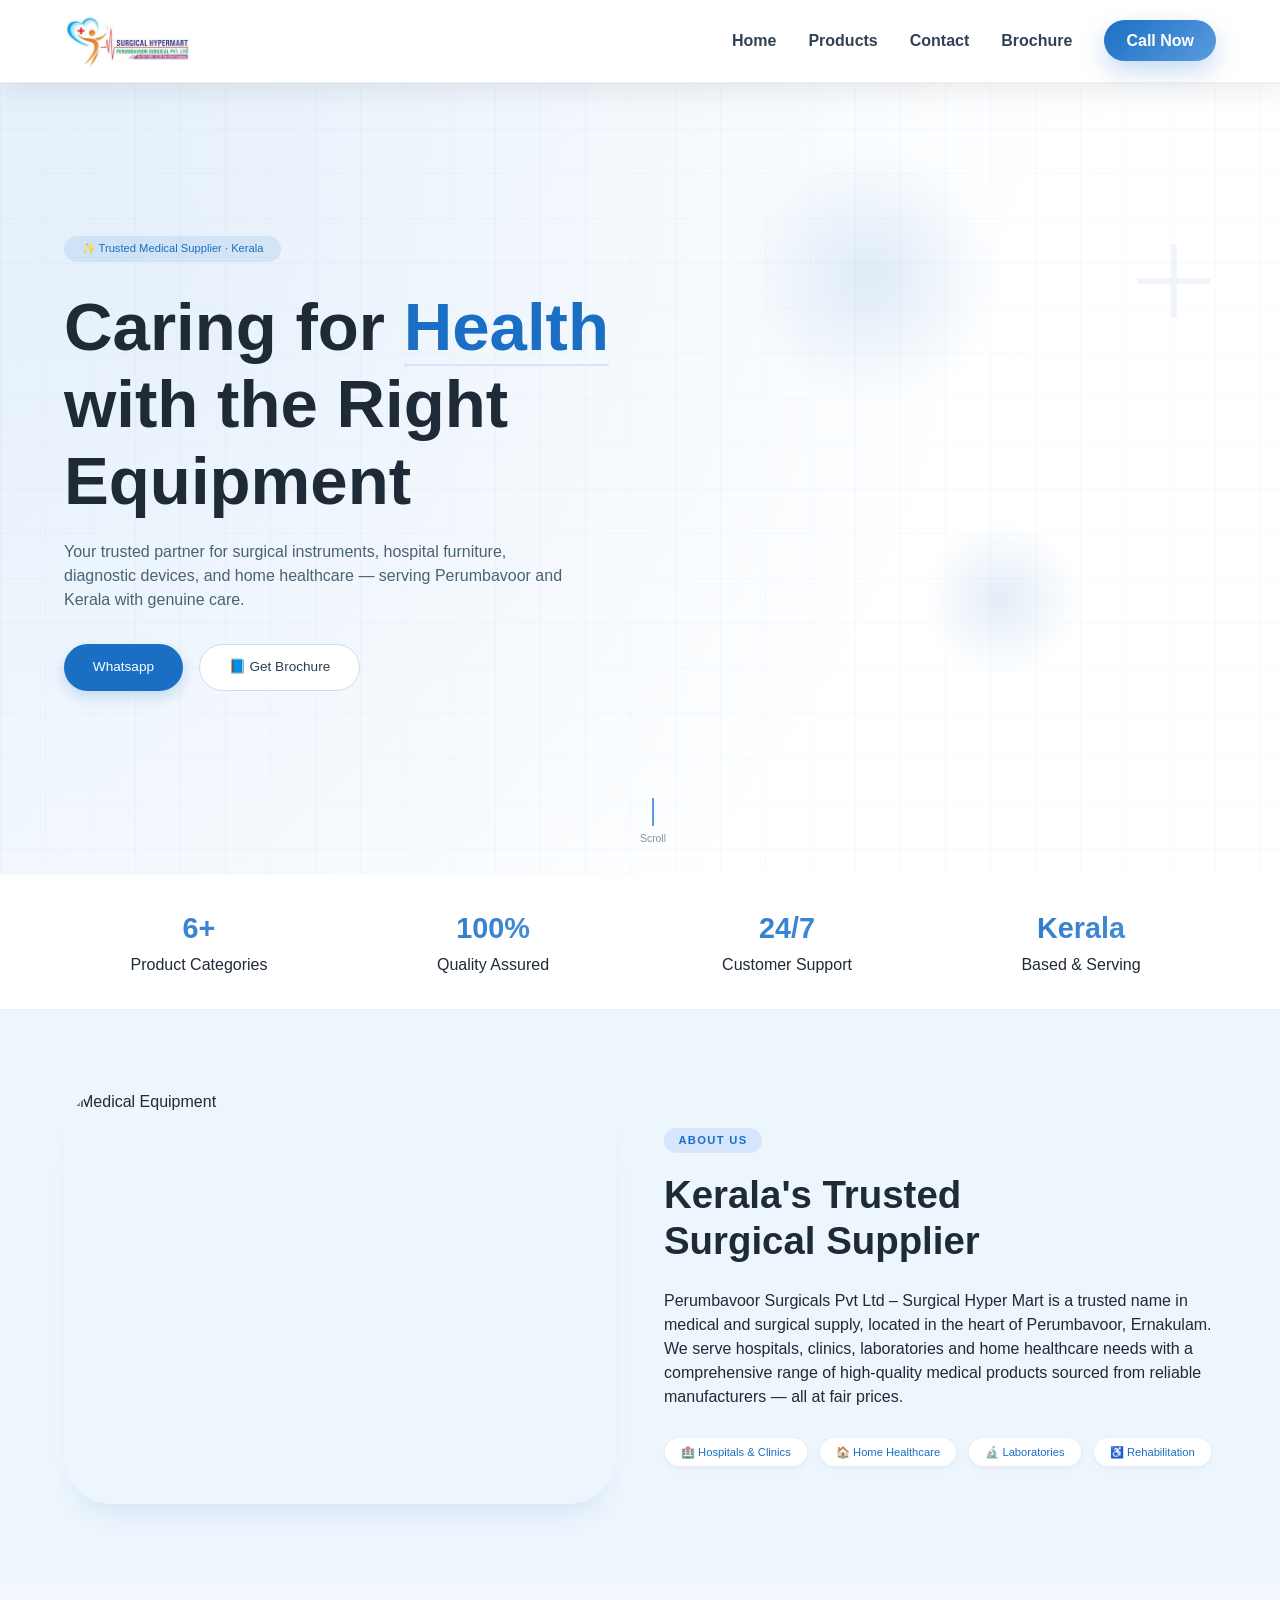
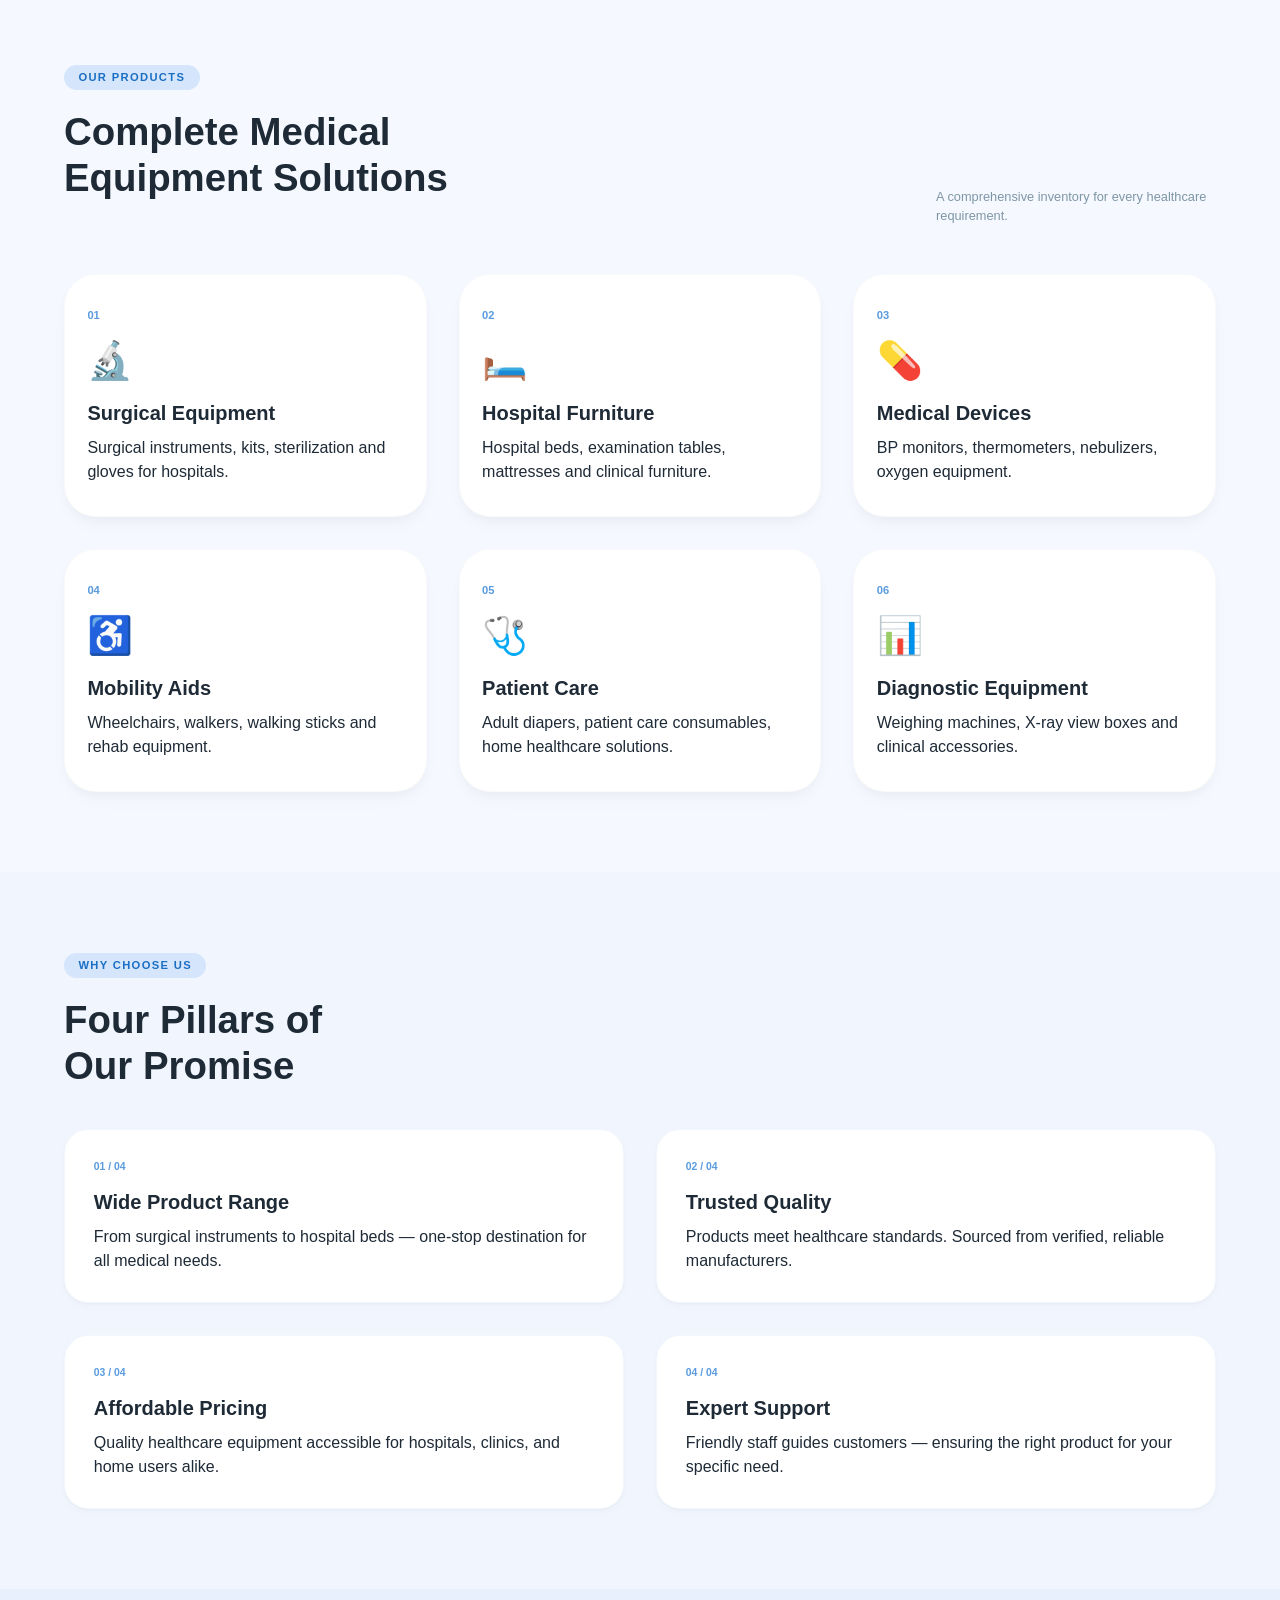
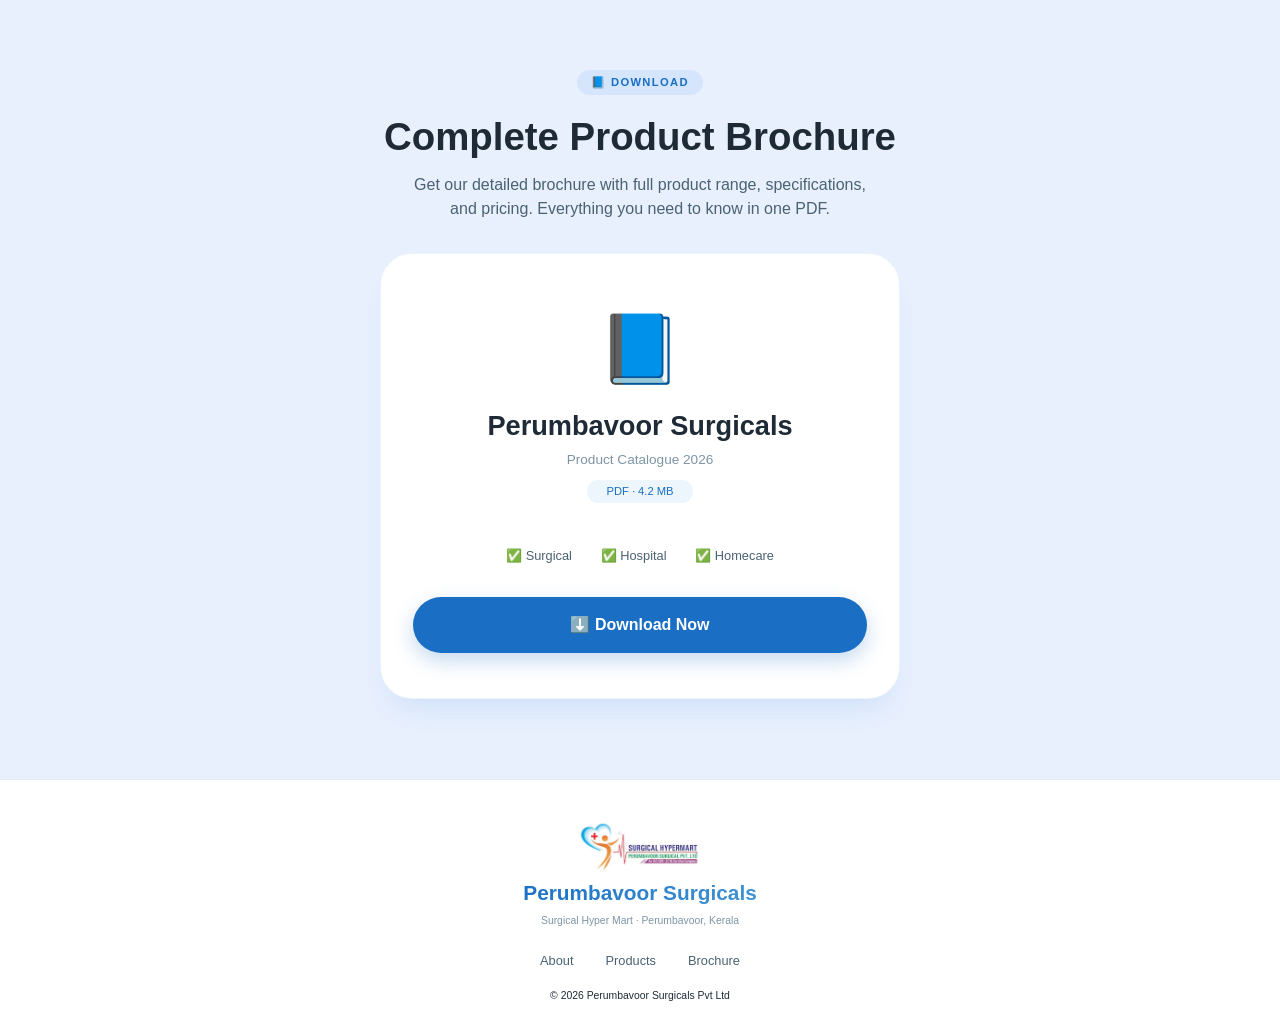
==== index.html @ fa7f7ed1 "changes" ====
<!DOCTYPE html>
<html lang="en">
<head>
  <meta charset="UTF-8">
  <meta name="viewport" content="width=device-width, initial-scale=1.0, viewport-fit=cover">
  <title>Perumbavoor Surgicals | Premium Medical Equipment Kerala</title>
  <style>
    * {
      margin: 0;
      padding: 0;
      box-sizing: border-box;
    }

    :root {
      --bg-white: #ffffff;
      --bg-offwhite: #fefefc;
      --bg-soft-mint: #eef6fd;
      --bg-warm-peach: #f5f9ff;
      --bg-lavender: #f0f5fe;
      --bg-calm-blue: #e8f0fe;
      --primary: #1a6fc4;
      --primary-light: #5a9bdf;
      --primary-soft: #d4e5fc;
      --accent: #1a6fc4;
      --accent-soft: #d4e5fc;
      --gray-900: #1e2a36;
      --gray-700: #2c3e4e;
      --gray-600: #4a6272;
      --gray-500: #7e95a5;
      --gray-300: #cbdde6;
      --gray-100: #ecf3f7;
      --shadow-sm: 0 4px 10px rgba(0, 0, 0, 0.02), 0 1px 2px rgba(0, 0, 0, 0.03);
      --shadow-md: 0 10px 22px -8px rgba(0, 0, 0, 0.05), 0 4px 8px rgba(0, 0, 0, 0.02);
      --shadow-lg: 0 20px 28px -12px rgba(26, 111, 196, 0.12);
      --transition: all 0.25s ease;
    }

    body {
      font-family:Inter,Arial,sans-serif;
      background: var(--bg-white);
      color: var(--gray-900);
      line-height: 1.5;
      overflow-x: hidden;
    }

    /* Typography */
    .section-label {
      font-size: 0.7rem;
      text-transform: uppercase;
      letter-spacing: 0.12em;
      font-weight: 600;
      color: var(--primary);
      background: var(--primary-soft);
      display: inline-block;
      padding: 0.25rem 0.9rem;
      border-radius: 2rem;
      margin-bottom: 1.2rem;
    }

    .section-title {
      font-size: 2.4rem;
      font-weight: 700;
      line-height: 1.2;
      color: var(--gray-900);
      margin-bottom: 1.5rem;
    }

    @media (max-width: 768px) {
      .section-title {
        font-size: 1.9rem;
      }
    }

    /* REVEAL ANIMATION */
    .reveal {
      opacity: 0;
      transform: translateY(24px);
      transition: opacity 0.55s ease, transform 0.55s cubic-bezier(0.2, 0.9, 0.4, 1.1);
    }
    .reveal.visible {
      opacity: 1;
      transform: translateY(0);
    }

    /* =========================
       MEDIX NAVBAR
    ========================= */
    .medixnav-wrapper {
      position: sticky;
      top: 0;
      z-index: 9999;
      width: 100%;
      background: rgba(255, 255, 255, 0.92);
      backdrop-filter: blur(18px);
      -webkit-backdrop-filter: blur(18px);
      border-bottom: 1px solid rgba(0, 0, 0, 0.06);
      box-shadow: 0 8px 30px rgba(0, 0, 0, 0.08);
    }

    .medixnav-container {
      max-width: 1400px;
      margin: auto;
      padding: 14px 5%;
      display: flex;
      align-items: center;
      justify-content: space-between;
    }

    .medixnav-brand {
      display: flex;
      align-items: center;
      gap: 12px;
      text-decoration: none;
    }

    .medixnav-brand img {
      height: 54px;
      width: auto;
    }

    .medixnav-links {
      display: flex;
      align-items: center;
      gap: 2rem;
      list-style: none;
    }

    .medixnav-links a {
      text-decoration: none;
      color: #334155;
      font-weight: 600;
      position: relative;
      transition: .3s ease;
    }

    .medixnav-links a:not(.medixnav-cta)::after {
      content: "";
      position: absolute;
      left: 0;
      bottom: -8px;
      width: 0;
      height: 3px;
      border-radius: 20px;
      background: linear-gradient(90deg, #1a6fc4, #5a9bdf);
      transition: .3s;
    }

    .medixnav-links a:hover::after {
      width: 100%;
    }

    .medixnav-links a:hover {
      color: #1a6fc4;
    }

    .medixnav-cta {
      background: linear-gradient(135deg, #1a6fc4, #5a9bdf);
      color: white !important;
      padding: 12px 22px;
      border-radius: 50px;
      box-shadow: 0 10px 25px rgba(26, 111, 196, .25);
      transition: .3s;
    }

    .medixnav-cta:hover {
      transform: translateY(-3px);
      box-shadow: 0 15px 35px rgba(26, 111, 196, .35);
      
    }

    .medixnav-toggle {
      display: none;
      flex-direction: column;
      gap: 5px;
      border: none;
      background: transparent;
      cursor: pointer;
    }

    .medixnav-toggle span {
      width: 28px;
      height: 3px;
      background: #0f172a;
      border-radius: 50px;
      transition: 0.2s;
    }

    @media (max-width: 900px) {
      .medixnav-toggle {
        display: flex;
      }

      .medixnav-links {
        position: fixed;
        top: 84px;
        right: -100%;
        width: 280px;
        height: calc(100vh - 84px);
        background: rgba(255, 255, 255, 0.98);
        backdrop-filter: blur(20px);
        -webkit-backdrop-filter: blur(20px);
        flex-direction: column;
        align-items: flex-start;
        padding: 2rem;
        gap: 1.5rem;
        transition: .4s ease;
        box-shadow: -10px 0 30px rgba(0, 0, 0, .08);
        border-left: 1px solid rgba(0,0,0,0.04);
      }

      .medixnav-links.medixnav-open {
        right: 0;
      }

      .medixnav-brand img {
        height: 46px;
      }

      .medixnav-links a:not(.medixnav-cta)::after {
        display: none;
      }
         .medixnav-links a.active {
        color: #1a6fc4;
      }
    }

    /* ===== HERO with moving animations (blue theme) ===== */
    .hero {
      position: relative;
      min-height: 88vh;
      display: flex;
      align-items: center;
      padding: 2rem 5% 4rem;
      background: linear-gradient(115deg, #f0f7fe 0%, #ffffff 70%);
      overflow: hidden;
    }

    .hero-bg {
      position: absolute;
      inset: 0;
      background: radial-gradient(circle at 10% 20%, rgba(26, 111, 196, 0.06) 0%, transparent 65%);
      animation: bgDrift 14s ease-in-out infinite;
    }
    @keyframes bgDrift {
      0%, 100% { background-position: 0% 0%; transform: scale(1); }
      50% { background-position: 4% 3%; transform: scale(1.04); }
    }

    .hero-grid {
      position: absolute;
      inset: 0;
      background-image: linear-gradient(to right, rgba(26, 111, 196, 0.03) 1px, transparent 1px),
                        linear-gradient(to bottom, rgba(26, 111, 196, 0.03) 1px, transparent 1px);
      background-size: 45px 45px;
      opacity: 0;
      animation: gridFadeIn 1.6s ease-out 0.2s forwards;
    }
    @keyframes gridFadeIn {
      to { opacity: 1; }
    }

    .hero-cross {
      position: absolute;
      right: 4%;
      top: 18%;
      width: 110px;
      height: 110px;
      opacity: 0;
      background-image: url("data:image/svg+xml,%3Csvg xmlns='http://www.w3.org/2000/svg' viewBox='0 0 24 24' fill='none' stroke='%231a6fc4' stroke-width='1.2'%3E%3Cpath d='M12 4v16M4 12h16'/%3E%3C/svg%3E");
      background-repeat: no-repeat;
      background-size: contain;
      animation: crossIn 1.4s cubic-bezier(0.16,1,0.3,1) 0.4s forwards,
                 crossFloat 6s ease-in-out 1.8s infinite;
    }
    @keyframes crossIn {
      from { opacity: 0; transform: rotate(-25deg) scale(0.6); }
      to   { opacity: 0.07; transform: rotate(0deg) scale(1); }
    }
    @keyframes crossFloat {
      0%, 100% { transform: translateY(0) rotate(0deg); }
      50% { transform: translateY(-10px) rotate(4deg); }
    }

    .hero-orb {
      position: absolute;
      border-radius: 50%;
      background: radial-gradient(circle, rgba(26, 111, 196, 0.12), transparent 70%);
      opacity: 0;
      pointer-events: none;
    }
    .hero-orb.one {
      width: 260px; height: 260px;
      left: 58%; top: 8%;
      animation: orbFadeIn 1.8s ease-out 0.3s forwards, orbFloat1 9s ease-in-out 2s infinite;
    }
    .hero-orb.two {
      width: 160px; height: 160px;
      left: 72%; top: 55%;
      animation: orbFadeIn 1.8s ease-out 0.6s forwards, orbFloat2 11s ease-in-out 2.4s infinite;
    }
    @keyframes orbFadeIn { to { opacity: 1; } }
    @keyframes orbFloat1 {
      0%, 100% { transform: translate(0,0); }
      50% { transform: translate(-18px, 22px); }
    }
    @keyframes orbFloat2 {
      0%, 100% { transform: translate(0,0); }
      50% { transform: translate(16px, -18px); }
    }

    /* glass cubes */
    .glass-cubes {
      position: absolute;
      inset: 0;
      overflow: hidden;
      pointer-events: none;
      z-index: 2;
    }
    .glass-cube {
      position: absolute;
      top: -60px;
      width: 14px;
      height: 14px;
      background: linear-gradient(135deg, rgba(255,255,255,0.85), rgba(26, 111, 196, 0.18));
      border: 1px solid rgba(26, 111, 196, 0.35);
      box-shadow: 0 2px 6px rgba(26, 111, 196, 0.12), inset 0 0 4px rgba(255,255,255,0.6);
      border-radius: 2px;
      opacity: 0;
      animation-name: cubeFall;
      animation-timing-function: ease-in;
      animation-iteration-count: infinite;
    }
    @keyframes cubeFall {
      0%   { opacity: 0; transform: translateY(0) translateX(0) rotate(0deg) scale(1); }
      8%   { opacity: 0.85; }
      70%  { opacity: 0.6; }
      100% { opacity: 0; transform: translateY(78vh) translateX(var(--drift, 20px)) rotate(220deg) scale(0.4); }
    }
    .glass-cube:nth-child(1)  { left: 6%;  width: 10px; height: 10px; --drift: 14px; animation-duration: 7s;  animation-delay: 0s; }
    .glass-cube:nth-child(2)  { left: 16%; width: 16px; height: 16px; --drift: -22px; animation-duration: 9s;  animation-delay: 1.2s; }
    .glass-cube:nth-child(3)  { left: 27%; width: 9px;  height: 9px;  --drift: 10px; animation-duration: 6.5s; animation-delay: 2.4s; }
    .glass-cube:nth-child(4)  { left: 38%; width: 13px; height: 13px; --drift: -16px; animation-duration: 8.2s; animation-delay: 0.6s; }
    .glass-cube:nth-child(5)  { left: 49%; width: 11px; height: 11px; --drift: 18px; animation-duration: 7.6s; animation-delay: 3.1s; }
    .glass-cube:nth-child(6)  { left: 61%; width: 15px; height: 15px; --drift: -12px; animation-duration: 9.4s; animation-delay: 1.8s; }
    .glass-cube:nth-child(7)  { left: 70%; width: 10px; height: 10px; --drift: 20px; animation-duration: 6.8s; animation-delay: 4s; }
    .glass-cube:nth-child(8)  { left: 80%; width: 12px; height: 12px; --drift: -18px; animation-duration: 8.6s; animation-delay: 0.3s; }
    .glass-cube:nth-child(9)  { left: 90%; width: 9px;  height: 9px;  --drift: 14px; animation-duration: 7.2s; animation-delay: 2.9s; }
    .glass-cube:nth-child(10) { left: 95%; width: 14px; height: 14px; --drift: -10px; animation-duration: 9.8s; animation-delay: 1.4s; }
    .glass-cube:nth-child(11) { left: 12%; width: 12px; height: 12px; --drift: 16px; animation-duration: 8s;  animation-delay: 5.2s; }
    .glass-cube:nth-child(12) { left: 33%; width: 8px;  height: 8px;  --drift: -8px; animation-duration: 6.2s; animation-delay: 3.7s; }
    .glass-cube:nth-child(13) { left: 55%; width: 13px; height: 13px; --drift: 12px; animation-duration: 8.8s; animation-delay: 6s; }
    .glass-cube:nth-child(14) { left: 67%; width: 10px; height: 10px; --drift: -20px; animation-duration: 7.4s; animation-delay: 4.6s; }
    .glass-cube:nth-child(15) { left: 85%; width: 11px; height: 11px; --drift: 8px;  animation-duration: 9.2s; animation-delay: 2s; }

    .hero-content {
      position: relative;
      z-index: 3;
      max-width: 620px;
    }

    .hero-badge {
      display: inline-flex;
      background: rgba(26, 111, 196, 0.1);
      backdrop-filter: blur(2px);
      padding: 0.3rem 1.1rem;
      border-radius: 2rem;
      font-size: 0.7rem;
      font-weight: 500;
      color: var(--primary);
      margin-bottom: 1.6rem;
      opacity: 0;
      animation: riseIn 0.7s cubic-bezier(0.16,1,0.3,1) 0.1s forwards;
    }
    .hero h1 {
      font-size: clamp(2.4rem, 7vw, 4.2rem);
      line-height: 1.15;
      margin-bottom: 1.3rem;
      opacity: 0;
      animation: riseIn 0.8s cubic-bezier(0.16,1,0.3,1) 0.28s forwards;
    }
    .hero h1 em {
      font-style: normal;
      color: var(--accent);
      border-bottom: 2px solid var(--accent-soft);
    }
    .hero p {
      font-size: 1rem;
      color: var(--gray-600);
      max-width: 500px;
      margin-bottom: 2rem;
      opacity: 0;
      animation: riseIn 0.8s cubic-bezier(0.16,1,0.3,1) 0.46s forwards;
    }
    .hero-actions {
      opacity: 0;
      animation: riseIn 0.8s cubic-bezier(0.16,1,0.3,1) 0.62s forwards;
    }
    @keyframes riseIn {
      from { opacity: 0; transform: translateY(16px); }
      to   { opacity: 1; transform: translateY(0); }
    }

    .btn-primary, .btn-outline {
      display: inline-flex;
      align-items: center;
      gap: 0.5rem;
      padding: 0.75rem 1.8rem;
      border-radius: 2.5rem;
      font-weight: 500;
      text-decoration: none;
      transition: all 0.2s;
      font-size: 0.85rem;
    }
    .btn-primary {
      background: var(--primary);
      color: white;
      box-shadow: 0 6px 14px rgba(26, 111, 196, 0.2);
      position: relative;
      overflow: hidden;
    }
    .btn-primary::after {
      content: "";
      position: absolute;
      inset: 0;
      border-radius: inherit;
      box-shadow: 0 0 0 0 rgba(26, 111, 196, 0.4);
      animation: pulseRing 2.6s ease-out 1.6s infinite;
    }
    @keyframes pulseRing {
      0%   { box-shadow: 0 0 0 0 rgba(26, 111, 196, 0.35); }
      70%  { box-shadow: 0 0 0 10px rgba(26, 111, 196, 0); }
      100% { box-shadow: 0 0 0 0 rgba(26, 111, 196, 0); }
    }
    .btn-primary:hover {
      background: #155ca8;
      transform: translateY(-2px);
      box-shadow: 0 12px 20px -8px rgba(26, 111, 196, 0.3);
    }
    .btn-outline {
      border: 1px solid var(--gray-300);
      color: var(--gray-700);
      background: white;
    }
    .btn-outline:hover {
      border-color: var(--primary);
      color: var(--primary);
      transform: translateY(-2px);
    }

    .hero-actions {
      display: flex;
      gap: 1rem;
      flex-wrap: wrap;
    }

    .scroll-indicator {
      position: absolute;
      bottom: 1.8rem;
      left: 50%;
      transform: translateX(-50%);
      display: flex;
      flex-direction: column;
      align-items: center;
      gap: 0.3rem;
      font-size: 0.65rem;
      color: var(--gray-500);
      opacity: 0;
      animation: riseIn 0.8s ease 1.1s forwards;
    }
    .scroll-line {
      width: 1.5px;
      height: 28px;
      background: var(--primary-light);
      animation: scrollMove 1.8s infinite;
    }
    @keyframes scrollMove {
      0% { opacity: 0.3; transform: scaleY(0.7);}
      50% { opacity: 1; transform: scaleY(1);}
      100% { opacity: 0.3; transform: scaleY(0.7);}
    }

    @media (prefers-reduced-motion: reduce) {
      .hero *, .hero-bg, .hero-grid, .hero-cross, .hero-orb, .glass-cubes {
        animation: none !important;
        opacity: 1 !important;
        transform: none !important;
      }
      .glass-cubes { display: none; }
    }

    /* STATS BAR */
    .stats-bar {
      display: flex;
      justify-content: space-between;
      flex-wrap: wrap;
      background: var(--bg-white);
      padding: 2rem 5%;
      gap: 1.5rem;
      border-bottom: 1px solid var(--gray-100);
    }
    .stat {
      text-align: center;
      flex: 1;
    }
    .stat-number {
      font-size: 1.8rem;
      font-weight: 700;
      background: linear-gradient(125deg, #1a6fc4, #5a9bdf);
      background-clip: text;
      -webkit-background-clip: text;
      color: transparent;
      margin-bottom: 0.2rem;
    }

    /* ===== ABOUT ===== */
    .about-section {
      padding: 5rem 5%;
      background: var(--bg-soft-mint);
    }
    .about-inner {
      max-width: 1280px;
      margin: 0 auto;
      display: grid;
      grid-template-columns: 1fr 1fr;
      gap: 3rem;
      align-items: center;
    }
  .about-img-wrap {
  border-radius: 3rem;
  overflow: hidden;
  box-shadow: var(--shadow-lg);
}

.about-img-wrap img {
  display: block;   /* Fixes bottom gap */
  width: 100%;
  aspect-ratio: 4/3;
  object-fit: cover;
}
    .about-cert {
      display: flex;
      flex-wrap: wrap;
      gap: 0.7rem;
      margin-top: 1.8rem;
    }
    .cert-tag {
      background: white;
      padding: 0.35rem 1rem;
      border-radius: 2rem;
      font-size: 0.7rem;
      font-weight: 500;
      color: var(--primary);
      box-shadow: var(--shadow-sm);
      border: 1px solid rgba(26, 111, 196, 0.1);
    }
    @media (max-width: 900px) {
      .about-inner { grid-template-columns: 1fr; }
    }

    /* ===== PRODUCTS ===== */
    .products-section {
      padding: 5rem 5%;
      background: var(--bg-warm-peach);
    }
    .products-inner {
      max-width: 1280px;
      margin: 0 auto;
    }
    .products-header {
      display: flex;
      justify-content: space-between;
      align-items: flex-end;
      flex-wrap: wrap;
      margin-bottom: 3rem;
    }
    .products-grid {
      display: grid;
      grid-template-columns: repeat(auto-fill, minmax(290px, 1fr));
      gap: 2rem;
    }
    .product-card {
      background: white;
      padding: 2rem 1.4rem;
      border-radius: 2rem;
      box-shadow: var(--shadow-md);
      transition: all 0.25s;
      border: 1px solid rgba(0,0,0,0.02);
    }
    .product-card:hover {
      transform: translateY(-5px);
      box-shadow: var(--shadow-lg);
      border-color: var(--primary-soft);
    }
    .product-number {
      font-size: 0.7rem;
      font-weight: 600;
      color: var(--primary-light);
    }
    .product-icon {
      font-size: 2.3rem;
      margin: 0.6rem 0 0.6rem;
    }
    .product-card h3 {
      font-size: 1.25rem;
      font-weight: 600;
      margin-bottom: 0.5rem;
    }

    /* ===== WHY US ===== */
    .why-section {
      background: var(--bg-lavender);
      padding: 5rem 5%;
    }
    .why-inner {
      max-width: 1280px;
      margin: 0 auto;
    }
    .why-grid {
      display: grid;
      grid-template-columns: repeat(2, 1fr);
      gap: 2rem;
      margin-top: 2.5rem;
    }
    .why-item {
      background: white;
      padding: 1.8rem;
      border-radius: 1.5rem;
      box-shadow: var(--shadow-sm);
      transition: 0.2s;
      border: 1px solid rgba(26, 111, 196, 0.05);
    }
    .why-item:hover {
      box-shadow: var(--shadow-md);
      border-color: var(--primary-soft);
    }
    .why-num {
      font-size: 0.65rem;
      font-weight: 600;
      color: var(--primary-light);
      margin-bottom: 0.8rem;
    }
    .why-item h3 {
      font-size: 1.25rem;
      margin-bottom: 0.5rem;
    }
    @media (max-width: 700px) {
      .why-grid { grid-template-columns: 1fr; }
    }

    /* ===== BROCHURE SECTION ===== */
    .brochure-section {
      padding: 5rem 5%;
      background: var(--bg-calm-blue);
      position: relative;
    }
    .brochure-inner {
      max-width: 720px;
      margin: 0 auto;
      display: flex;
      flex-direction: column;
      align-items: center;
      text-align: center;
    }
    .brochure-content {
      width: 100%;
    }
    .brochure-card {
      background: white;
      border-radius: 2rem;
      padding: 2.8rem 2rem;
      box-shadow: var(--shadow-lg);
      max-width: 520px;
      width: 100%;
      margin: 0 auto;
      border: 1px solid rgba(26, 111, 196, 0.08);
      transition: 0.2s;
    }
    .brochure-card:hover {
      transform: translateY(-6px);
      box-shadow: 0 28px 40px -16px rgba(26, 111, 196, 0.15);
    }
    .brochure-icon {
      font-size: 4.2rem;
      margin-bottom: 0.4rem;
    }
    .brochure-card h3 {
      font-size: 1.7rem;
      font-weight: 600;
      margin-bottom: 0.2rem;
    }
    .brochure-card .meta {
      color: var(--gray-500);
      font-size: 0.85rem;
      margin-bottom: 0.3rem;
    }
    .brochure-card .file-size {
      display: inline-block;
      background: var(--bg-soft-mint);
      padding: 0.2rem 1.2rem;
      border-radius: 2rem;
      font-size: 0.7rem;
      color: var(--primary);
      margin-top: 0.3rem;
      margin-bottom: 1.2rem;
    }
    .brochure-features {
      margin: 1.5rem 0 2rem;
      display: flex;
      flex-wrap: wrap;
      justify-content: center;
      gap: 0.8rem 1.8rem;
    }
    .brochure-features span {
      font-size: 0.8rem;
      color: var(--gray-600);
      display: flex;
      align-items: center;
      gap: 0.3rem;
    }
    .btn-download {
      display: inline-flex;
      align-items: center;
      justify-content: center;
      gap: 0.7rem;
      background: var(--primary);
      color: white;
      padding: 1rem 2.8rem;
      border-radius: 3rem;
      font-weight: 600;
      text-decoration: none;
      font-size: 1rem;
      box-shadow: 0 8px 20px rgba(26, 111, 196, 0.25);
      transition: all 0.25s;
      border: none;
      cursor: pointer;
      width: 100%;
    }
    .btn-download:hover {
      background: #155ca8;
      transform: translateY(-3px);
      box-shadow: 0 14px 28px -6px rgba(26, 111, 196, 0.35);
    }
    @media (max-width: 600px) {
      .brochure-card {
        padding: 2rem 1.2rem;
      }
      .btn-download {
        padding: 0.9rem 1.5rem;
        font-size: 0.95rem;
      }
    }

    /* ===== FOOTER ===== */
    footer {
      background: #ffffff;
      border-top: 1px solid #e2edf2;
      padding: 2.5rem 5% 1.8rem;
      text-align: center;
    }
    .footer-brand {
      display: flex;
      flex-direction: column;
      align-items: center;
      gap: 0.3rem;
    }
    .footer-brand img {
      height: 52px;
      width: auto;
      display: block;
    }
    .footer-brand .brand-name {
      font-size: 1.3rem;
      font-weight: 700;
      background: linear-gradient(135deg, #1a6fc4, #4295d4);
      background-clip: text;
      -webkit-background-clip: text;
      color: transparent;
    }
    .footer-brand .sub {
      font-size: 0.65rem;
      color: var(--gray-500);
    }
    .footer-links {
      display: flex;
      justify-content: center;
      gap: 2rem;
      list-style: none;
      margin: 1.2rem 0 1rem;
    }
    .footer-links a {
      text-decoration: none;
      color: var(--gray-600);
      font-size: 0.8rem;
    }
    .footer-links a:hover {
      color: var(--primary);
    }
    footer p {
      color: var(--gray-400);
      font-size: 0.65rem;
    }
    @media (max-width: 500px) {
      .products-grid { grid-template-columns: 1fr; }
      .hero-actions { flex-direction: column; align-items: flex-start; width: 100%;}
      .btn-primary, .btn-outline { justify-content: center; width: 100%;}
      .stats-bar { flex-direction: row; justify-content: center;}
      .footer-brand img {
        height: 42px;
      }
    }
  </style>
</head>
<body>

<!-- ===== MEDIX NAVBAR ===== -->
<header class="medixnav-wrapper">
  <div class="medixnav-container">
    <a href="index.html" class="medixnav-brand">
      <img src="../assets/logo/logo.png" alt="Perumbavoor Surgicals">
    </a>
    <ul class="medixnav-links" id="medixnavLinks">
      <li><a href="index.html">Home</a></li>
      <li><a href="products.html">Products</a></li>
      <li><a href="contact.html">Contact</a></li>
      <li><a href="#brochure">Brochure</a></li>
      <li>
        <a href="tel:+919846248007" class="medixnav-cta">
          Call Now
        </a>
      </li>
    </ul>
    <button class="medixnav-toggle" id="medixnavToggle" aria-label="Menu">
      <span></span>
      <span></span>
      <span></span>
    </button>
  </div>
</header>

<!-- ===== HERO with moving animations (blue theme) ===== -->
<section class="hero">
  <div class="hero-bg"></div>
  <div class="hero-grid"></div>
  <div class="hero-orb one"></div>
  <div class="hero-orb two"></div>
  <div class="hero-cross"></div>
  <div class="glass-cubes">
    <div class="glass-cube"></div><div class="glass-cube"></div><div class="glass-cube"></div>
    <div class="glass-cube"></div><div class="glass-cube"></div><div class="glass-cube"></div>
    <div class="glass-cube"></div><div class="glass-cube"></div><div class="glass-cube"></div>
    <div class="glass-cube"></div><div class="glass-cube"></div><div class="glass-cube"></div>
    <div class="glass-cube"></div><div class="glass-cube"></div><div class="glass-cube"></div>
  </div>
  <div class="hero-content">
    <div class="hero-badge">✨ Trusted Medical Supplier · Kerala</div>
    <h1>Caring for <em>Health</em><br>with the Right<br>Equipment</h1>
    <p>Your trusted partner for surgical instruments, hospital furniture, diagnostic devices, and home healthcare — serving Perumbavoor and Kerala with genuine care.</p>
    <div class="hero-actions">
      <a class="btn-primary" href="https://wa.me/919846248007" target="_blank">Whatsapp</a>
      <a class="btn-outline" href="#brochure">📘 Get Brochure</a>
    </div>
  </div>
  <div class="scroll-indicator"><div class="scroll-line"></div><span>Scroll</span></div>
</section>

<!-- STATS -->
<div class="stats-bar">
  <div class="stat"><div class="stat-number">6+</div><div class="stat-label">Product Categories</div></div>
  <div class="stat"><div class="stat-number">100%</div><div class="stat-label">Quality Assured</div></div>
  <div class="stat"><div class="stat-number">24/7</div><div class="stat-label">Customer Support</div></div>
  <div class="stat"><div class="stat-number">Kerala</div><div class="stat-label">Based & Serving</div></div>
</div>

<!-- ABOUT -->
<section class="about-section" id="about">
  <div class="about-inner">
    <div class="about-visual reveal">
      <div class="about-img-wrap"><img src="https://images.unsplash.com/photo-1516549655169-df83a0774514?w=700&q=80" alt="Medical Equipment" loading="lazy"></div>
    </div>
    <div class="about-text reveal">
      <div class="section-label">About Us</div>
      <h2 class="section-title">Kerala's Trusted<br>Surgical Supplier</h2>
      <p>Perumbavoor Surgicals Pvt Ltd – Surgical Hyper Mart is a trusted name in medical and surgical supply, located in the heart of Perumbavoor, Ernakulam.</p>
      <p>We serve hospitals, clinics, laboratories and home healthcare needs with a comprehensive range of high-quality medical products sourced from reliable manufacturers — all at fair prices.</p>
      <div class="about-cert"><span class="cert-tag">🏥 Hospitals & Clinics</span><span class="cert-tag">🏠 Home Healthcare</span><span class="cert-tag">🔬 Laboratories</span><span class="cert-tag">♿ Rehabilitation</span></div>
    </div>
  </div>
</section>

<!-- PRODUCTS -->
<section class="products-section" id="products">
  <div class="products-inner">
    <div class="products-header"><div><div class="section-label">Our Products</div><h2 class="section-title">Complete Medical<br>Equipment Solutions</h2></div><p style="max-width:280px; color:var(--gray-500); font-size:0.8rem;">A comprehensive inventory for every healthcare requirement.</p></div>
    <div class="products-grid">
      <div class="product-card reveal"><div class="product-number">01</div><div class="product-icon">🔬</div><h3>Surgical Equipment</h3><p>Surgical instruments, kits, sterilization and gloves for hospitals.</p></div>
      <div class="product-card reveal"><div class="product-number">02</div><div class="product-icon">🛏️</div><h3>Hospital Furniture</h3><p>Hospital beds, examination tables, mattresses and clinical furniture.</p></div>
      <div class="product-card reveal"><div class="product-number">03</div><div class="product-icon">💊</div><h3>Medical Devices</h3><p>BP monitors, thermometers, nebulizers, oxygen equipment.</p></div>
      <div class="product-card reveal"><div class="product-number">04</div><div class="product-icon">♿</div><h3>Mobility Aids</h3><p>Wheelchairs, walkers, walking sticks and rehab equipment.</p></div>
      <div class="product-card reveal"><div class="product-number">05</div><div class="product-icon">🩺</div><h3>Patient Care</h3><p>Adult diapers, patient care consumables, home healthcare solutions.</p></div>
      <div class="product-card reveal"><div class="product-number">06</div><div class="product-icon">📊</div><h3>Diagnostic Equipment</h3><p>Weighing machines, X-ray view boxes and clinical accessories.</p></div>
    </div>
  </div>
</section>

<!-- WHY US -->
<section class="why-section" id="why">
  <div class="why-inner">
    <div class="why-header reveal"><div class="section-label">Why Choose Us</div><h2 class="section-title">Four Pillars of<br>Our Promise</h2></div>
    <div class="why-grid">
      <div class="why-item reveal"><div class="why-num">01 / 04</div><h3>Wide Product Range</h3><p>From surgical instruments to hospital beds — one-stop destination for all medical needs.</p></div>
      <div class="why-item reveal"><div class="why-num">02 / 04</div><h3>Trusted Quality</h3><p>Products meet healthcare standards. Sourced from verified, reliable manufacturers.</p></div>
      <div class="why-item reveal"><div class="why-num">03 / 04</div><h3>Affordable Pricing</h3><p>Quality healthcare equipment accessible for hospitals, clinics, and home users alike.</p></div>
      <div class="why-item reveal"><div class="why-num">04 / 04</div><h3>Expert Support</h3><p>Friendly staff guides customers — ensuring the right product for your specific need.</p></div>
    </div>
  </div>
</section>

<!-- BROCHURE SECTION -->
<section class="brochure-section" id="brochure">
  <div class="brochure-inner reveal">
    <div class="brochure-content">
      <div class="section-label">📘 Download</div>
      <h2 class="section-title" style="margin-bottom: 0.8rem;">Complete Product Brochure</h2>
      <p style="color: var(--gray-600); max-width: 460px; margin: 0 auto 2rem;">Get our detailed brochure with full product range, specifications, and pricing. Everything you need to know in one PDF.</p>
      <div class="brochure-card">
        <div class="brochure-icon">📘</div>
        <h3>Perumbavoor Surgicals</h3>
        <div class="meta">Product Catalogue 2026</div>
        <div class="file-size">PDF · 4.2 MB</div>
        <div class="brochure-features">
          <span>✅ Surgical</span>
          <span>✅ Hospital</span>
          <span>✅ Homecare</span>
        </div>
        <a href="#" class="btn-download" download>
          ⬇️ Download Now
        </a>
      </div>
    </div>
  </div>
</section>

<!-- FOOTER -->
<footer>
  <div class="footer-brand">
    <img src="../assets/logo/logo.png" alt="Perumbavoor Surgicals Logo">
    <span class="brand-name">Perumbavoor Surgicals</span>
    <span class="sub">Surgical Hyper Mart · Perumbavoor, Kerala</span>
  </div>
  <ul class="footer-links"><li><a href="#about">About</a></li><li><a href="#products">Products</a></li><li><a href="#brochure">Brochure</a></li></ul>
  <p>© 2026 Perumbavoor Surgicals Pvt Ltd</p>
</footer>

<script>
  // ===== MEDIX NAVBAR TOGGLE =====
  const toggleBtn = document.getElementById('medixnavToggle');
  const navLinks = document.getElementById('medixnavLinks');
  const bodyEl = document.body;

  function toggleMenu() {
    navLinks.classList.toggle('medixnav-open');
    bodyEl.classList.toggle('menu-open');
  }

  toggleBtn.addEventListener('click', toggleMenu);

  document.querySelectorAll('.medixnav-links a').forEach(link => {
    link.addEventListener('click', () => {
      navLinks.classList.remove('medixnav-open');
      bodyEl.classList.remove('menu-open');
    });
  });

  document.addEventListener('click', (e) => {
    if (!e.target.closest('.medixnav-wrapper') && navLinks.classList.contains('medixnav-open')) {
      navLinks.classList.remove('medixnav-open');
      bodyEl.classList.remove('menu-open');
    }
  });

  // ===== SCROLL REVEAL =====
  const observer = new IntersectionObserver((entries) => {
    entries.forEach(entry => {
      if (entry.isIntersecting) {
        entry.target.classList.add('visible');
        observer.unobserve(entry.target);
      }
    });
  }, { threshold: 0.1, rootMargin: "0px 0px -10px 0px" });
  document.querySelectorAll('.reveal').forEach(el => observer.observe(el));
</script>
</body>
</html>
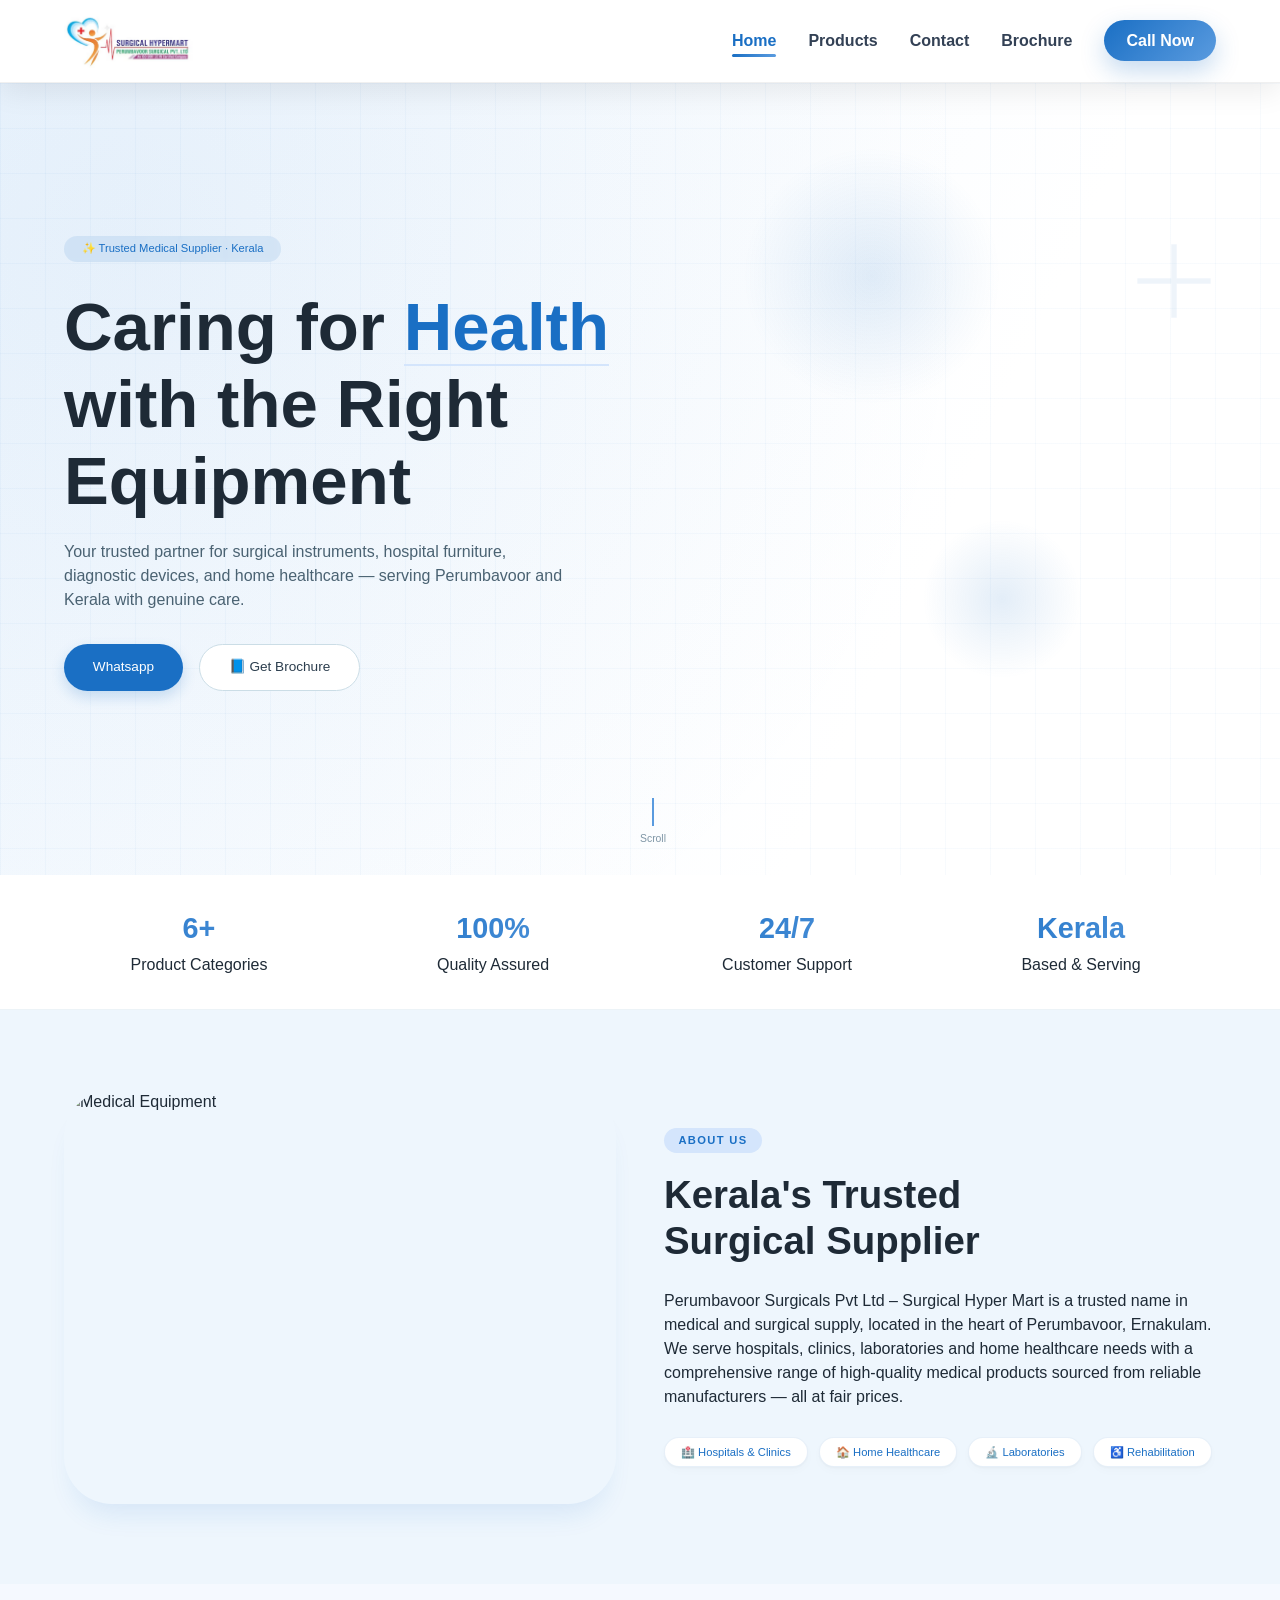
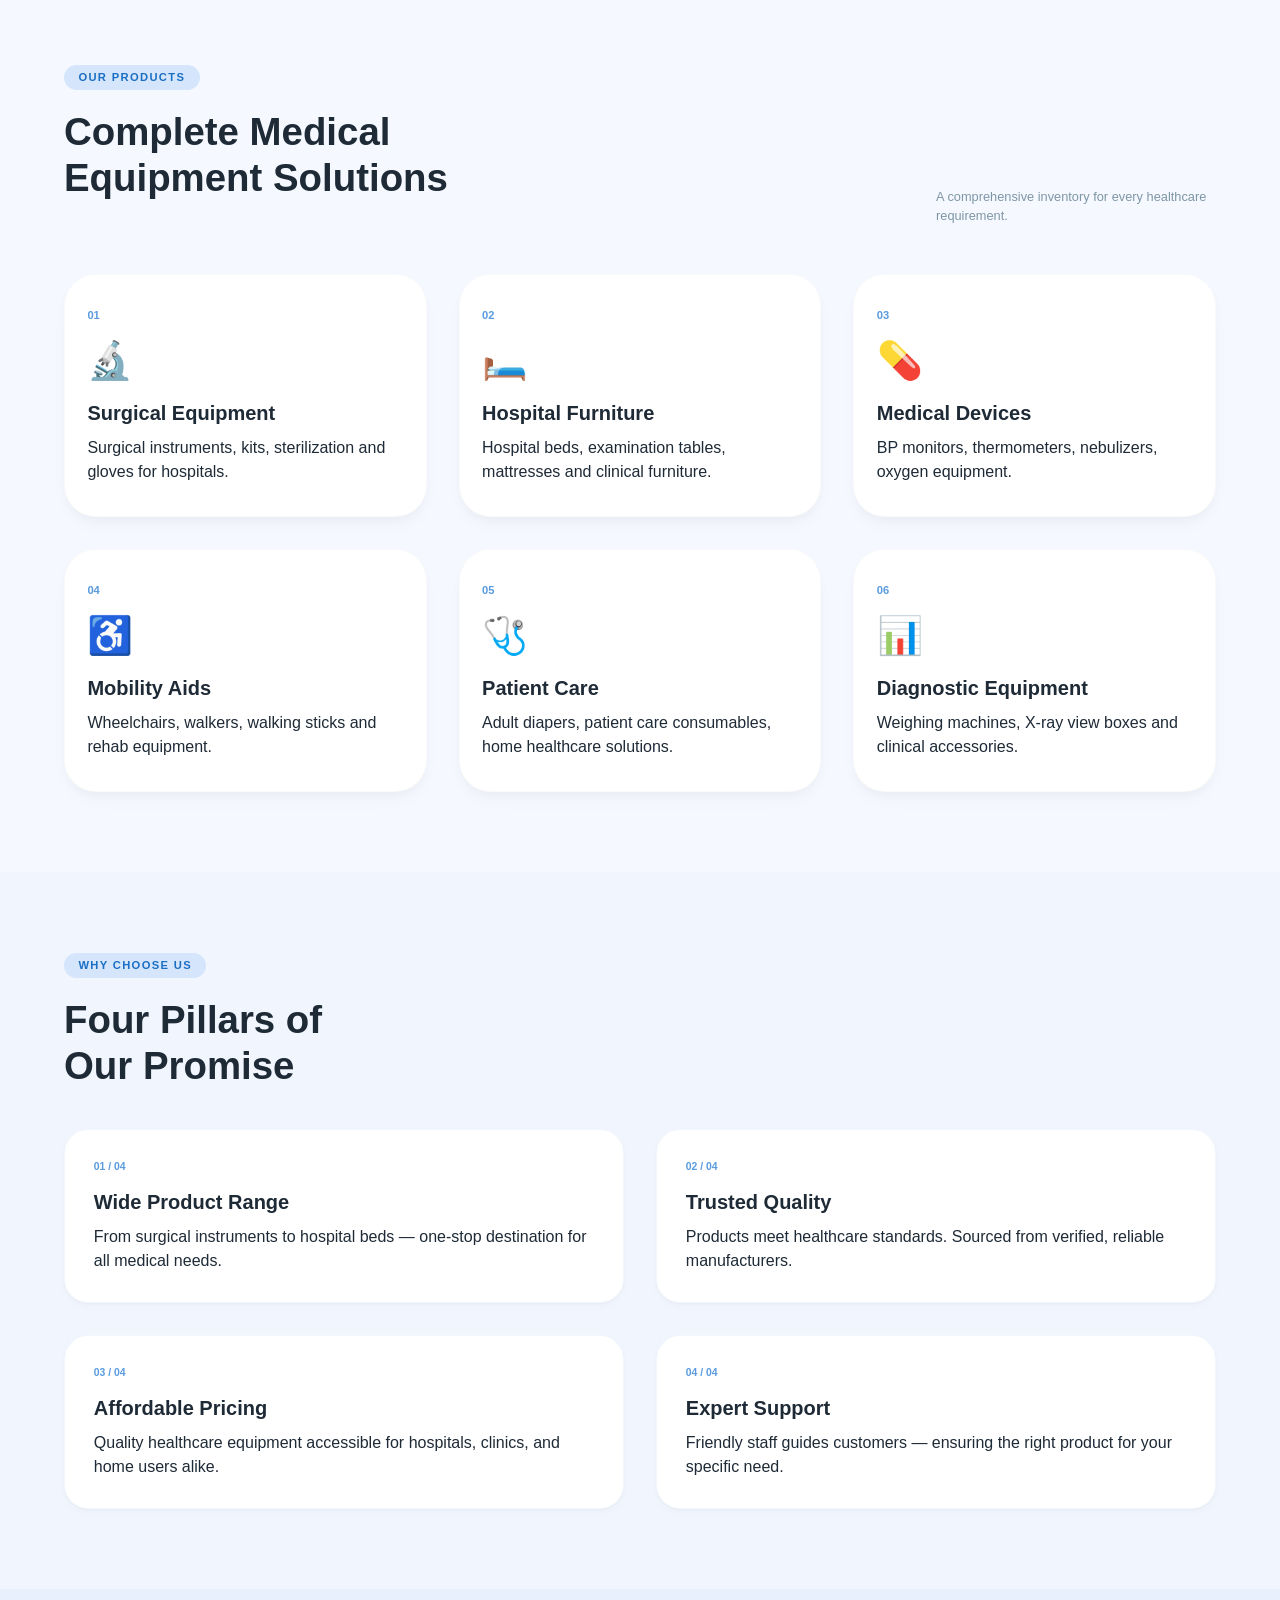
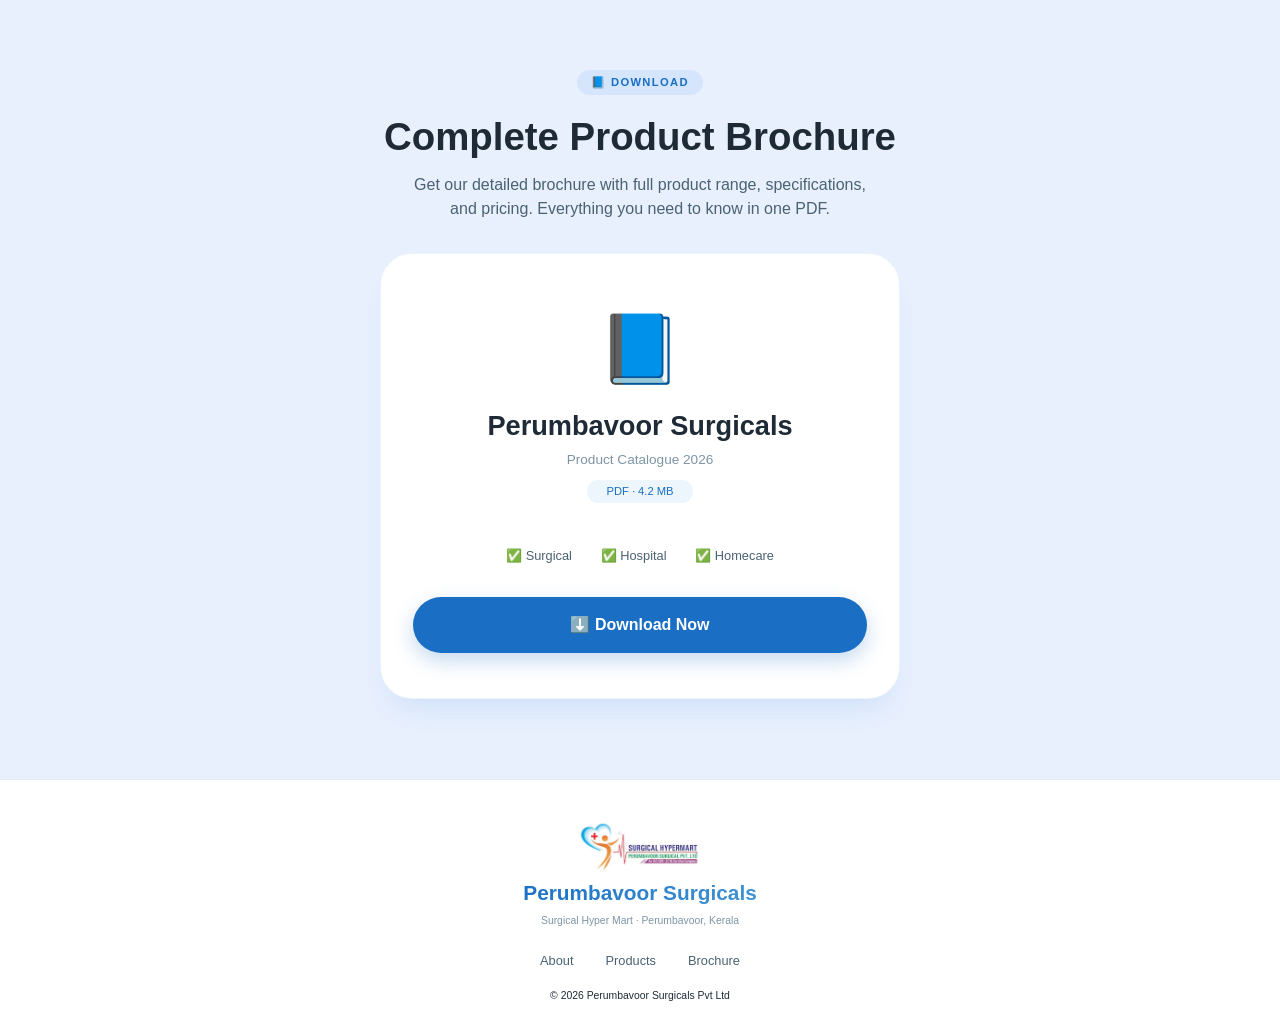
==== commit 0128fca0: "final23" ====
--- a/index.html
+++ b/index.html
@@ -1,9 +1,58 @@
 <!DOCTYPE html>
 <html lang="en">
 <head>
-  <meta charset="UTF-8">
-  <meta name="viewport" content="width=device-width, initial-scale=1.0, viewport-fit=cover">
-  <title>Perumbavoor Surgicals | Premium Medical Equipment Kerala</title>
+
+<meta charset="UTF-8">
+<meta name="viewport" content="width=device-width, initial-scale=1.0, viewport-fit=cover">
+
+<title>Perumbavoor Surgicals | Surgical Hyper Mart & Medical Equipment Supplier Kerala</title>
+
+<meta name="description" content="Perumbavoor Surgicals Pvt Ltd is a trusted medical equipment and surgical supplier in Perumbavoor, Kerala. We provide surgical instruments, hospital furniture, diagnostic devices, mobility aids, home healthcare products and medical consumables.">
+
+<meta name="keywords" content="Perumbavoor Surgicals, Medical Equipment Kerala, Surgical Supplier Kerala, Hospital Furniture Kerala, Surgical Instruments Perumbavoor, Medical Devices Kerala, Mobility Aids Kerala, Home Healthcare Kerala, Diagnostic Equipment Kerala">
+
+<meta name="author" content="Perumbavoor Surgicals Pvt Ltd">
+<meta name="robots" content="index, follow">
+<meta name="language" content="English">
+
+<link rel="canonical" href="https://perumbavoorsurgicals.com/">
+
+<!-- Open Graph -->
+<meta property="og:type" content="website">
+<meta property="og:title" content="Perumbavoor Surgicals | Medical Equipment Supplier Kerala">
+<meta property="og:description" content="Trusted supplier of surgical instruments, hospital furniture, diagnostic devices and home healthcare products in Kerala.">
+<meta property="og:url" content="https://perumbavoorsurgicals.com/">
+<meta property="og:image" content="https://perumbavoorsurgicals.com/assets/logo/logo.png">
+<meta property="og:site_name" content="Perumbavoor Surgicals">
+
+<!-- Twitter -->
+<meta name="twitter:card" content="summary_large_image">
+<meta name="twitter:title" content="Perumbavoor Surgicals | Medical Equipment Supplier Kerala">
+<meta name="twitter:description" content="Trusted medical and surgical equipment supplier in Kerala.">
+<meta name="twitter:image" content="https://perumbavoorsurgicals.com/assets/logo/logo.png">
+
+<!-- Favicon -->
+<link rel="icon" type="image/png" href="/assets/logo/favicon.png">
+<link rel="apple-touch-icon" href="/assets/logo/favicon.png">
+
+<!-- Local Business Schema -->
+<script type="application/ld+json">
+{
+  "@context":"https://schema.org",
+  "@type":"MedicalBusiness",
+  "name":"Perumbavoor Surgicals Pvt Ltd",
+  "url":"https://perumbavoorsurgicals.com",
+  "logo":"https://perumbavoorsurgicals.com/assets/logo/logo.png",
+  "description":"Medical and surgical equipment supplier in Kerala providing surgical instruments, hospital furniture, diagnostic equipment and home healthcare products.",
+  "telephone":"+919846248007",
+  "address":{
+    "@type":"PostalAddress",
+    "addressLocality":"Perumbavoor",
+    "addressRegion":"Kerala",
+    "addressCountry":"IN"
+  }
+}
+</script>
   <style>
     * {
       margin: 0;
@@ -41,8 +90,16 @@
       color: var(--gray-900);
       line-height: 1.5;
       overflow-x: hidden;
-    }
-
+      width: 100%;
+  overscroll-behavior-x: none;
+
+    }
+html {
+  overflow-x: hidden;
+  width: 100%;
+
+  overscroll-behavior-x: none;
+}
     /* Typography */
     .section-label {
       font-size: 0.7rem;
@@ -161,6 +218,12 @@
       box-shadow: 0 10px 25px rgba(26, 111, 196, .25);
       transition: .3s;
     }
+       .medixnav-links a.active {
+      color: #1a6fc4;
+    }
+    .medixnav-links a.active::after {
+      width: 100%;
+    }
 
     .medixnav-cta:hover {
       transform: translateY(-3px);
@@ -191,26 +254,27 @@
       }
 
       .medixnav-links {
-        position: fixed;
-        top: 84px;
-        right: -100%;
-        width: 280px;
-        height: calc(100vh - 84px);
-        background: rgba(255, 255, 255, 0.98);
-        backdrop-filter: blur(20px);
-        -webkit-backdrop-filter: blur(20px);
-        flex-direction: column;
-        align-items: flex-start;
-        padding: 2rem;
-        gap: 1.5rem;
-        transition: .4s ease;
-        box-shadow: -10px 0 30px rgba(0, 0, 0, .08);
-        border-left: 1px solid rgba(0,0,0,0.04);
-      }
-
-      .medixnav-links.medixnav-open {
-        right: 0;
-      }
+    position: fixed;
+    top: 84px;
+    right: 0;
+    width: 280px;
+    height: calc(100vh - 84px);
+    transform: translateX(100%);   /* was: right: -100% */
+    background: rgba(255, 255, 255, 0.98);
+    backdrop-filter: blur(20px);
+    -webkit-backdrop-filter: blur(20px);
+    flex-direction: column;
+    align-items: flex-start;
+    padding: 2rem;
+    gap: 1.5rem;
+    transition: transform .4s ease;   /* was: transition: .4s ease (transitioning `right`) */
+    box-shadow: -10px 0 30px rgba(0, 0, 0, .08);
+    border-left: 1px solid rgba(0,0,0,0.04);
+  }
+
+  .medixnav-links.medixnav-open {
+    transform: translateX(0);   /* was: right: 0 */
+  }
 
       .medixnav-brand img {
         height: 46px;
@@ -819,7 +883,7 @@
       <img src="../assets/logo/logo.png" alt="Perumbavoor Surgicals">
     </a>
     <ul class="medixnav-links" id="medixnavLinks">
-      <li><a href="index.html">Home</a></li>
+      <li><a href="index.html" class="active">Home</a></li>
       <li><a href="products.html">Products</a></li>
       <li><a href="contact.html">Contact</a></li>
       <li><a href="#brochure">Brochure</a></li>
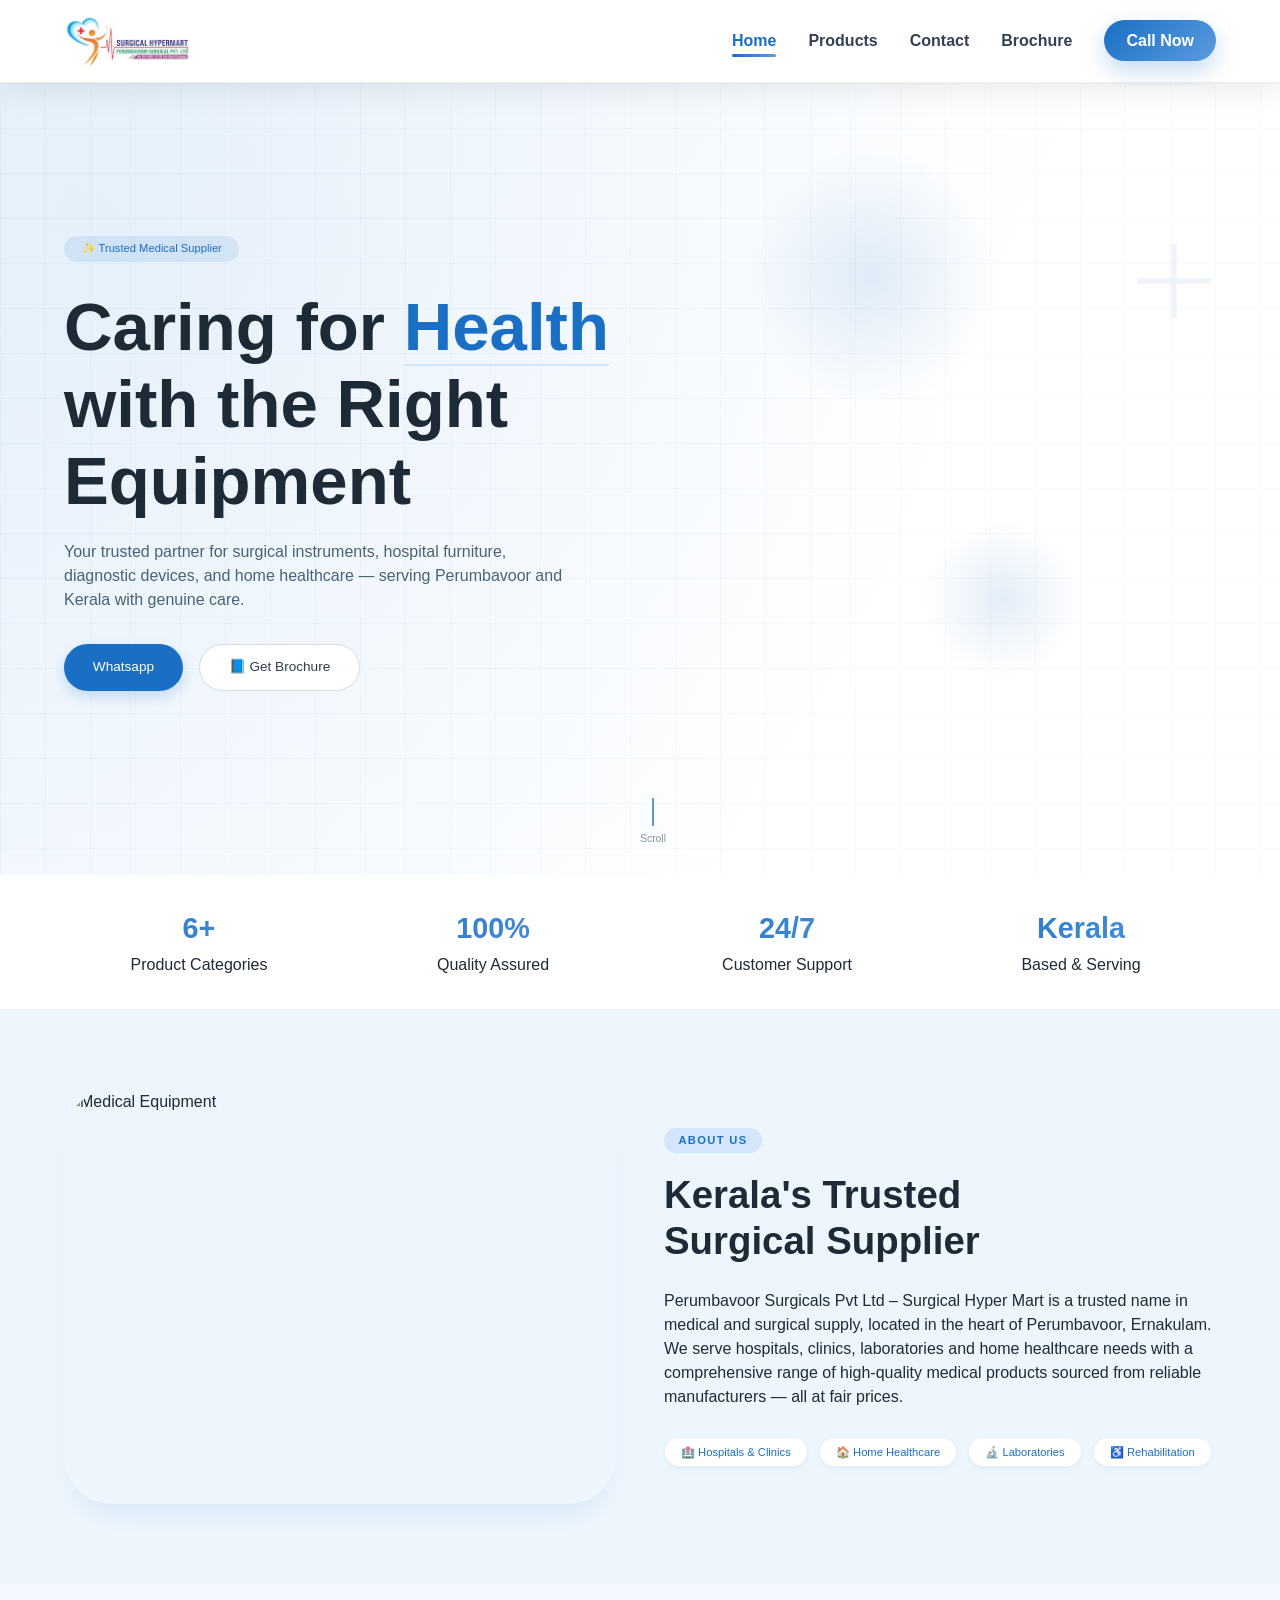
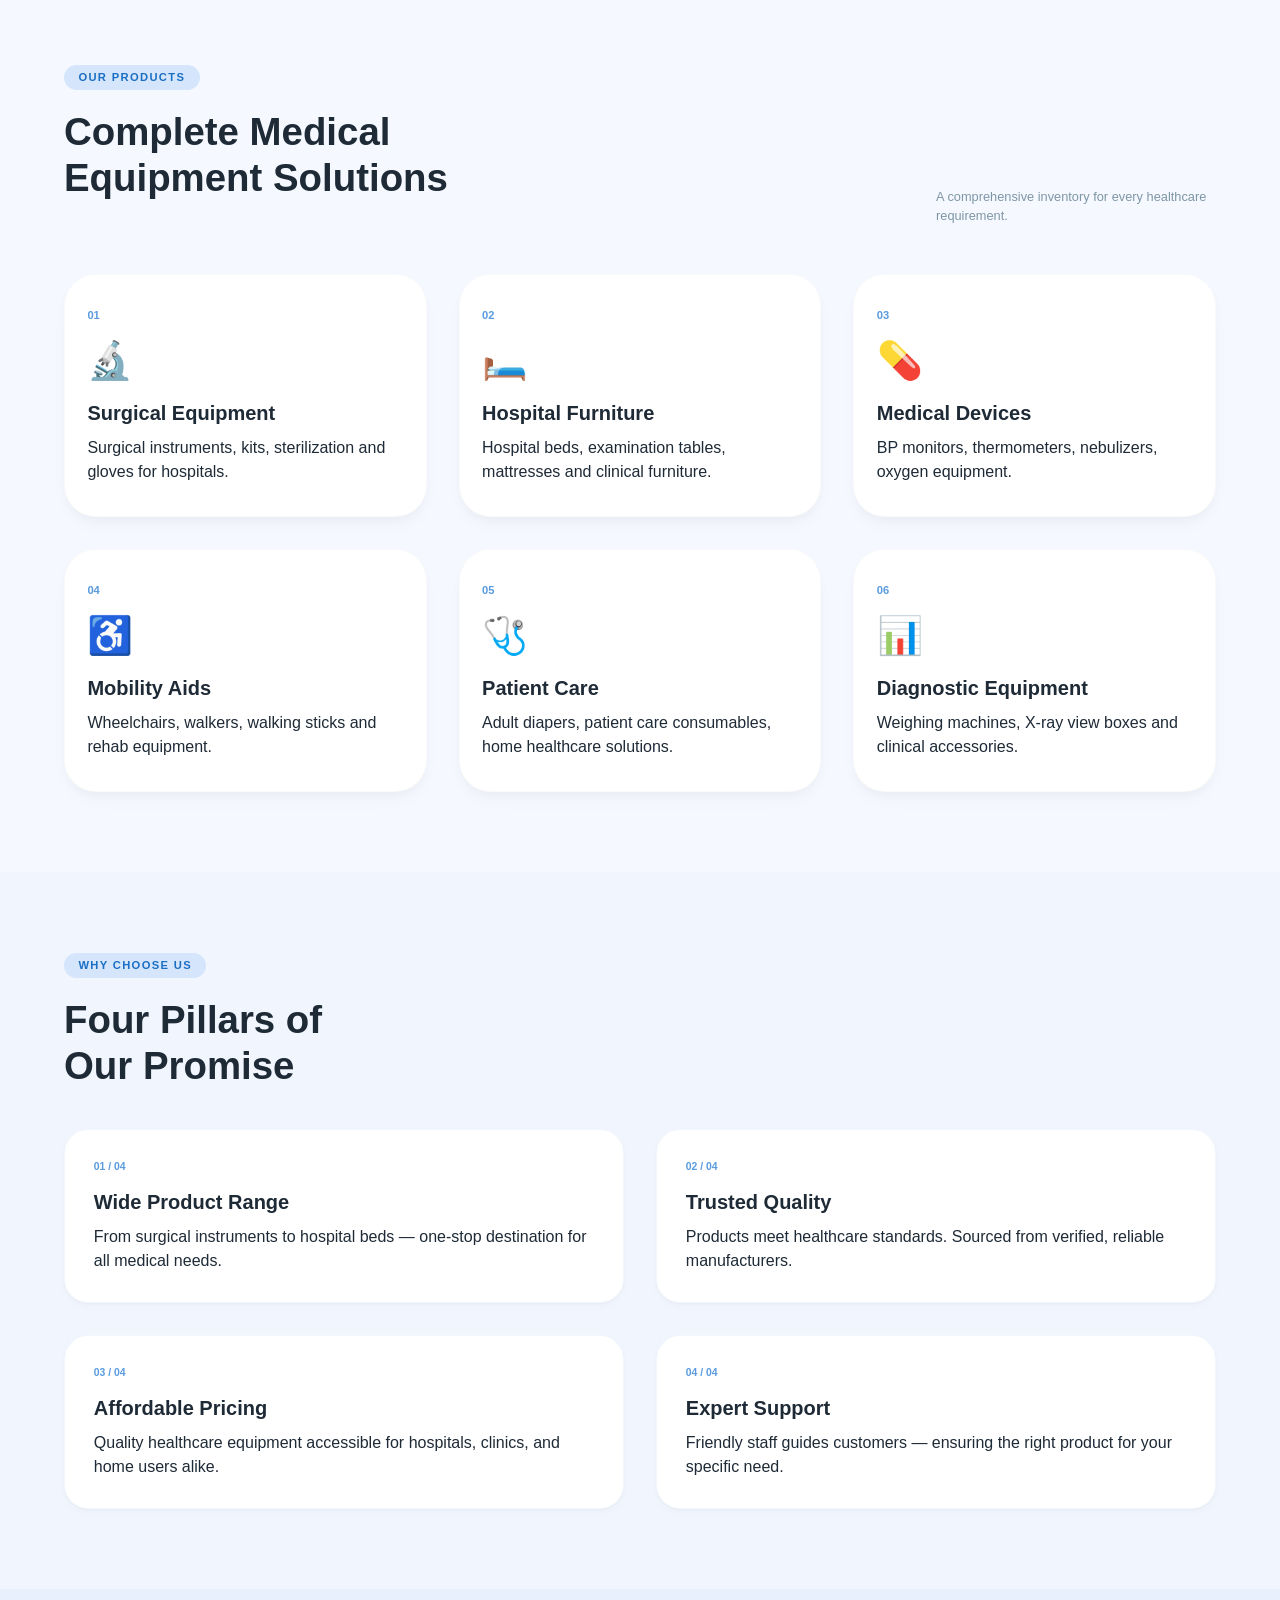
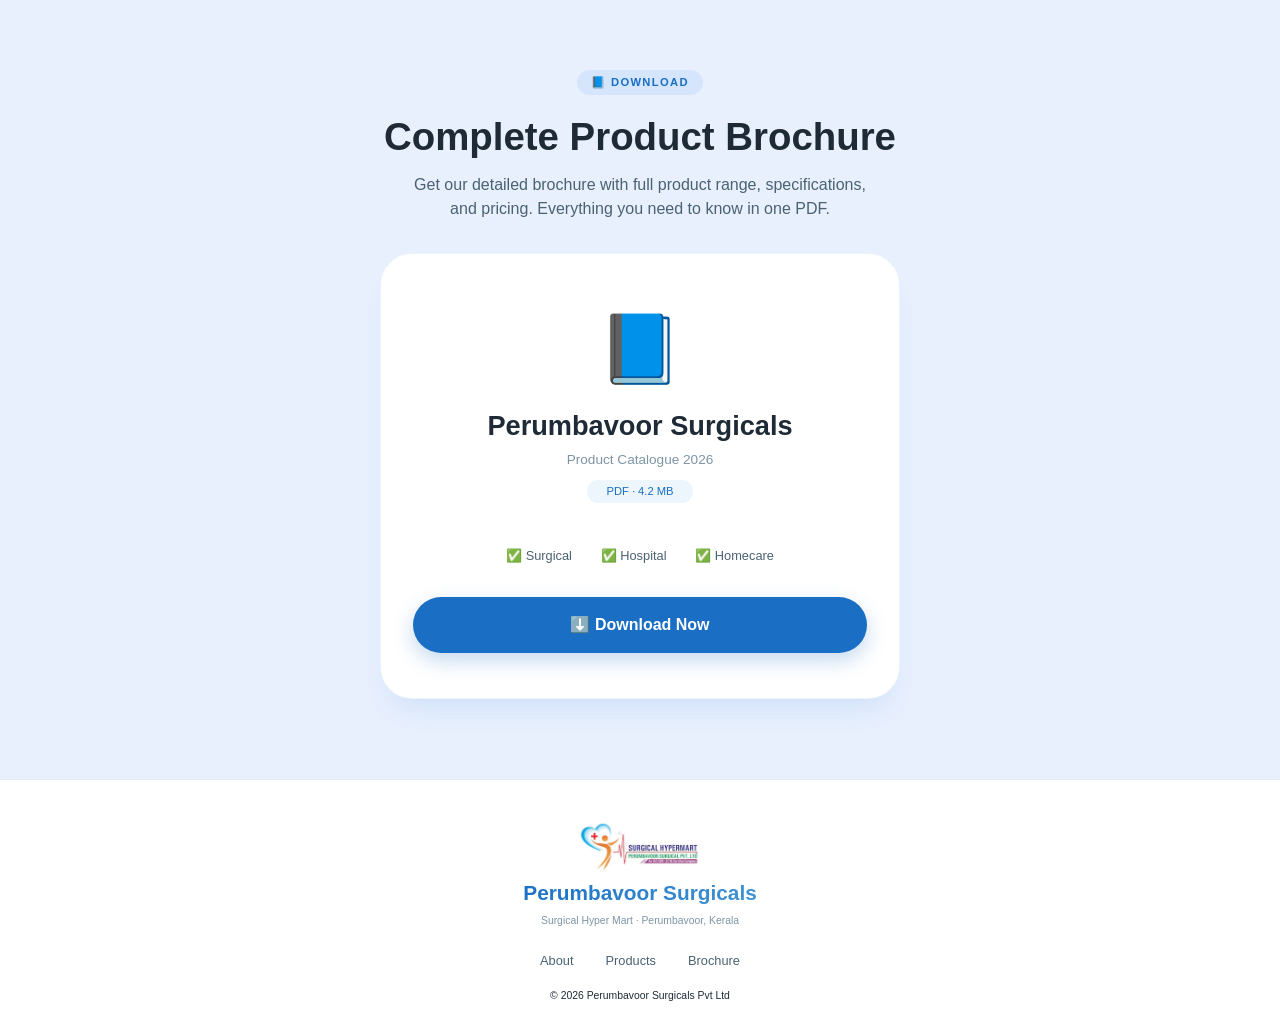
==== commit bb4f7d36: "final1" ====
--- a/index.html
+++ b/index.html
@@ -916,7 +916,7 @@
     <div class="glass-cube"></div><div class="glass-cube"></div><div class="glass-cube"></div>
   </div>
   <div class="hero-content">
-    <div class="hero-badge">✨ Trusted Medical Supplier · Kerala</div>
+    <div class="hero-badge">✨ Trusted Medical Supplier</div>
     <h1>Caring for <em>Health</em><br>with the Right<br>Equipment</h1>
     <p>Your trusted partner for surgical instruments, hospital furniture, diagnostic devices, and home healthcare — serving Perumbavoor and Kerala with genuine care.</p>
     <div class="hero-actions">
@@ -996,7 +996,7 @@
           <span>✅ Hospital</span>
           <span>✅ Homecare</span>
         </div>
-        <a href="#" class="btn-download" download>
+        <a href="./assets/pdf/Perumbavoor Surgical Book Brochure.pdf" class="btn-download" download>
           ⬇️ Download Now
         </a>
       </div>
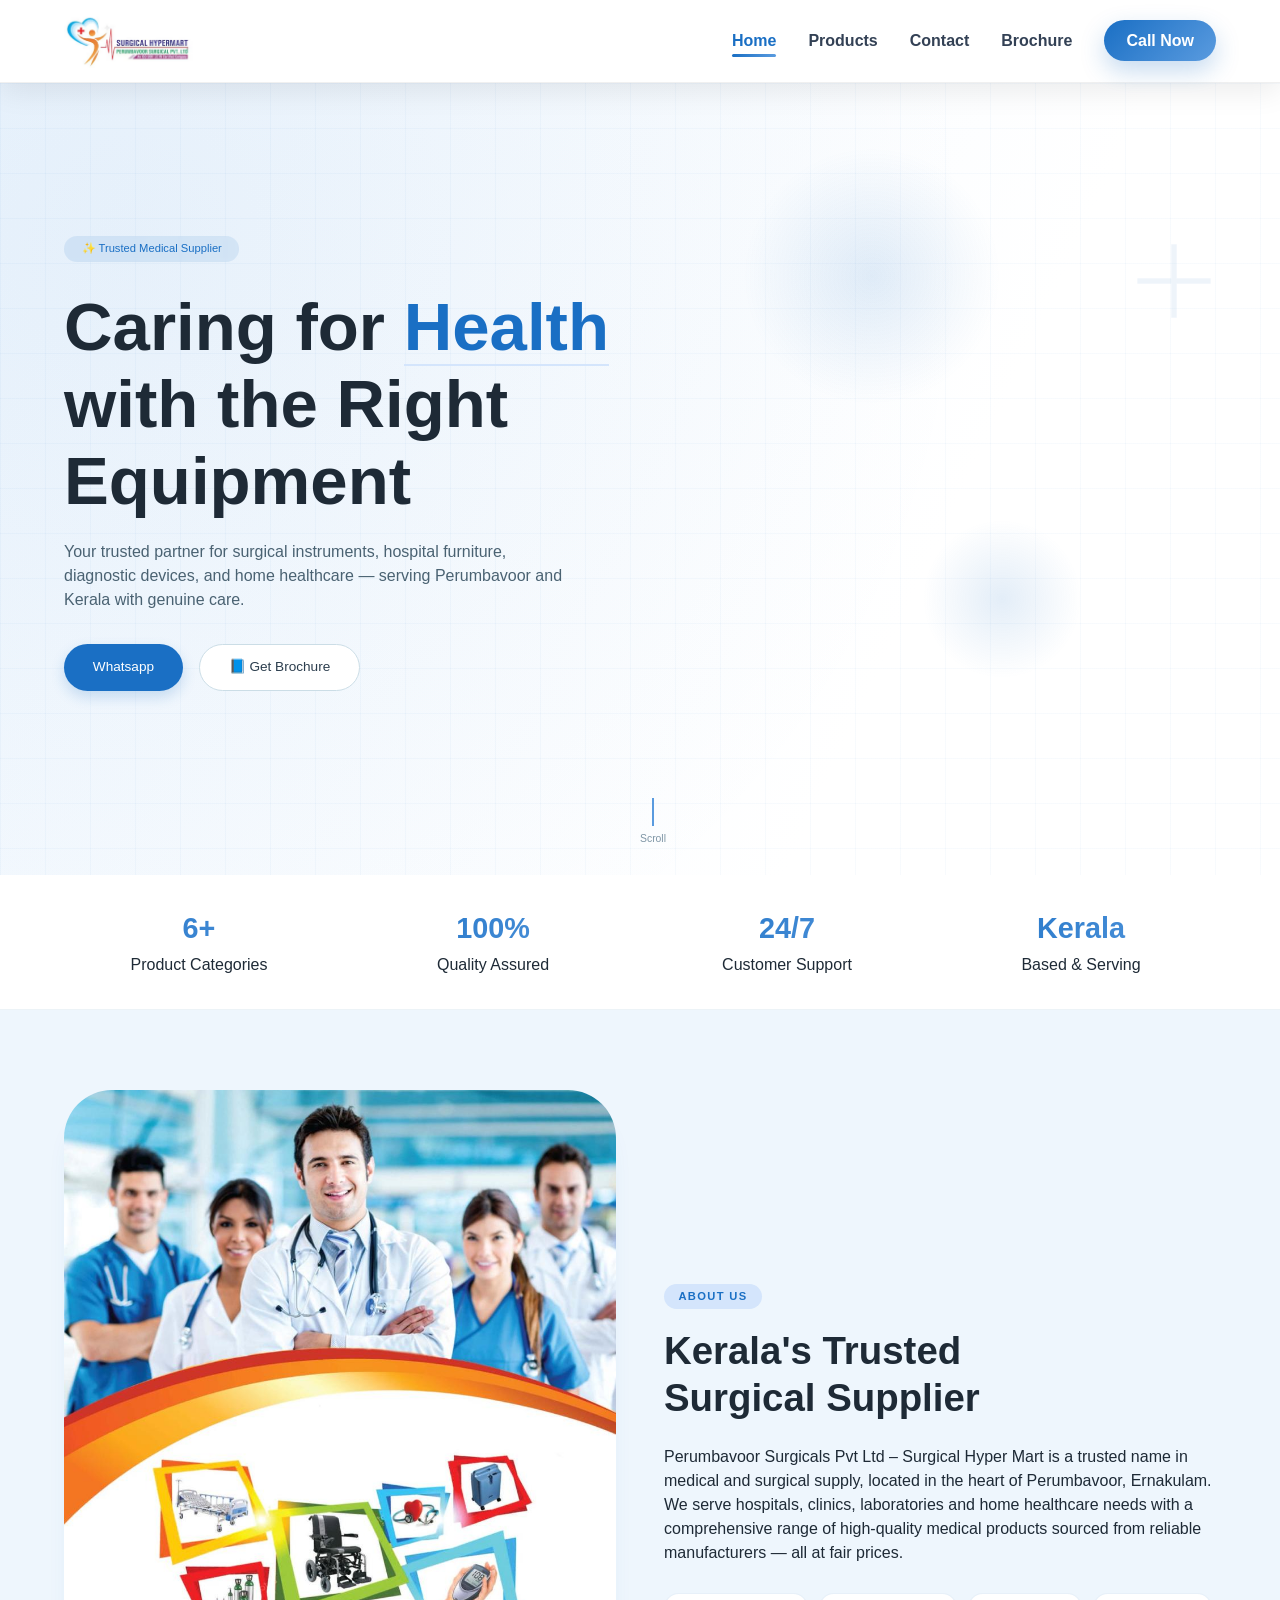
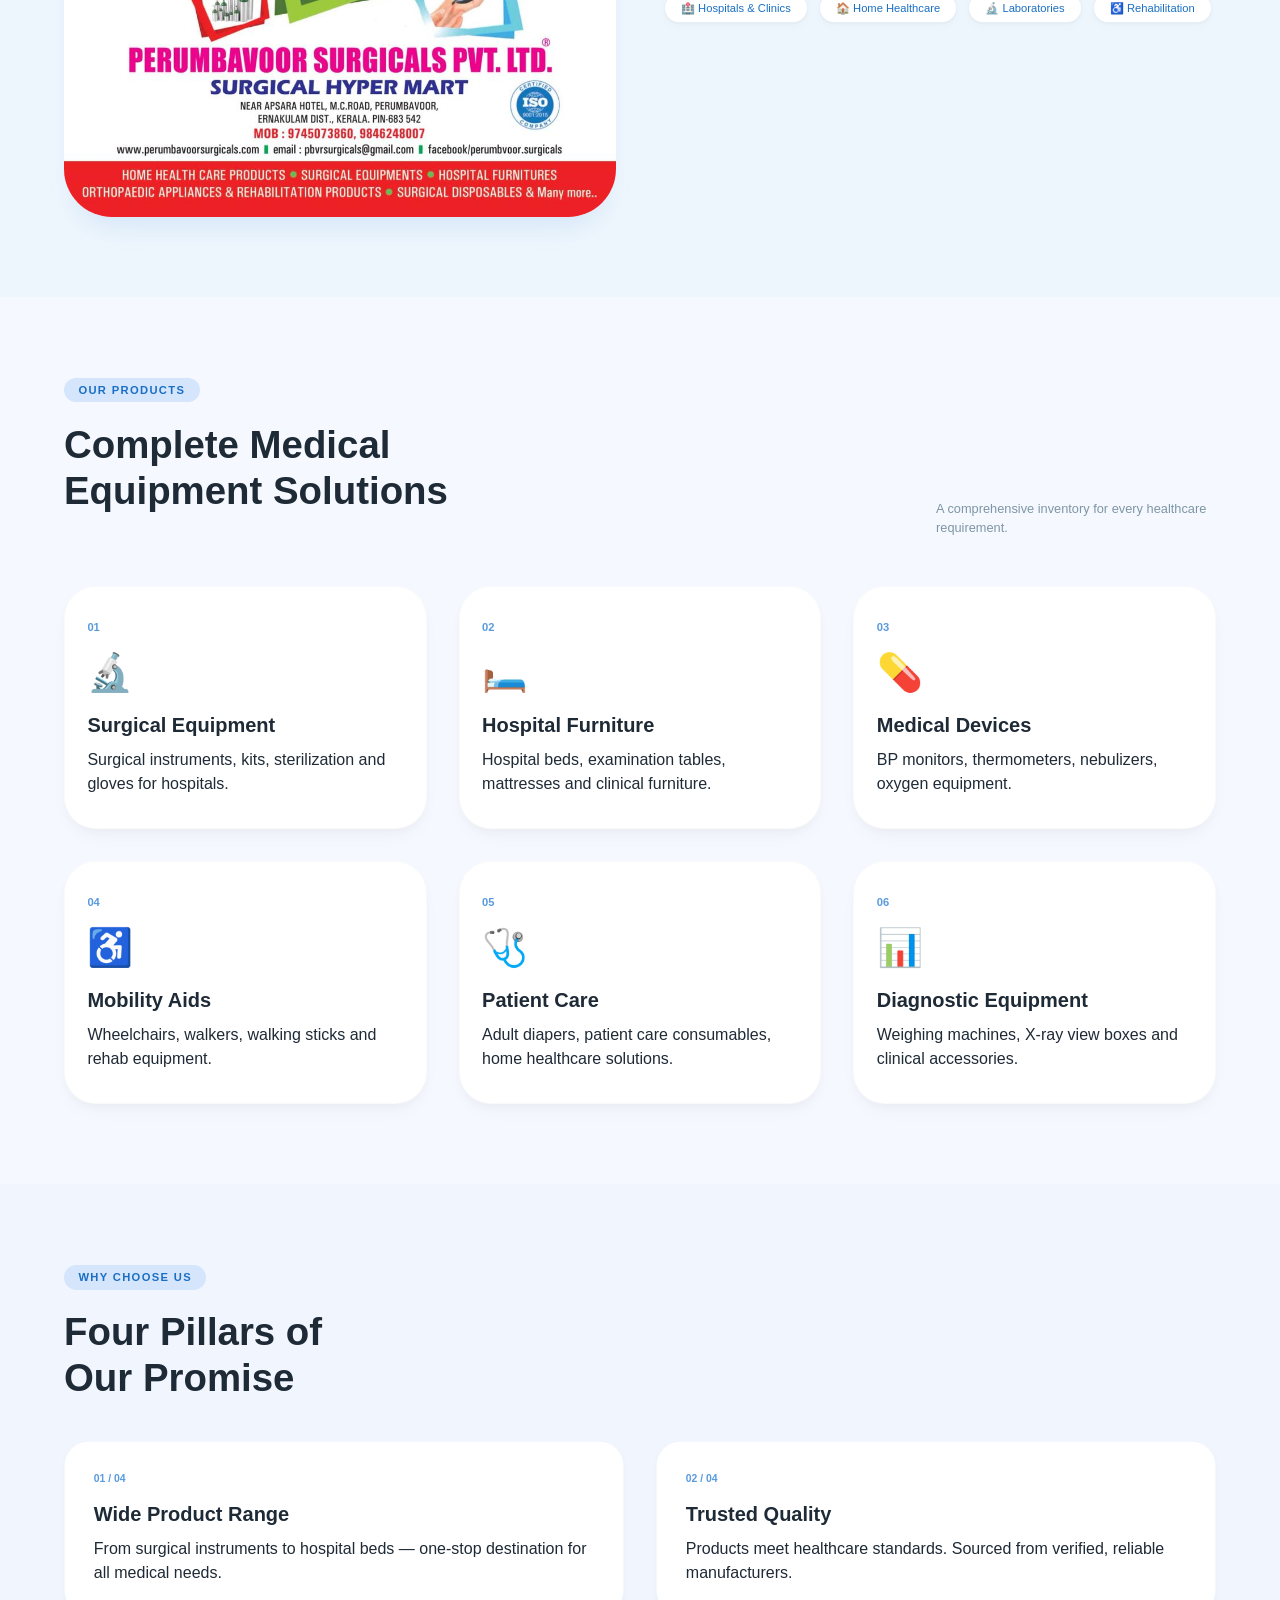
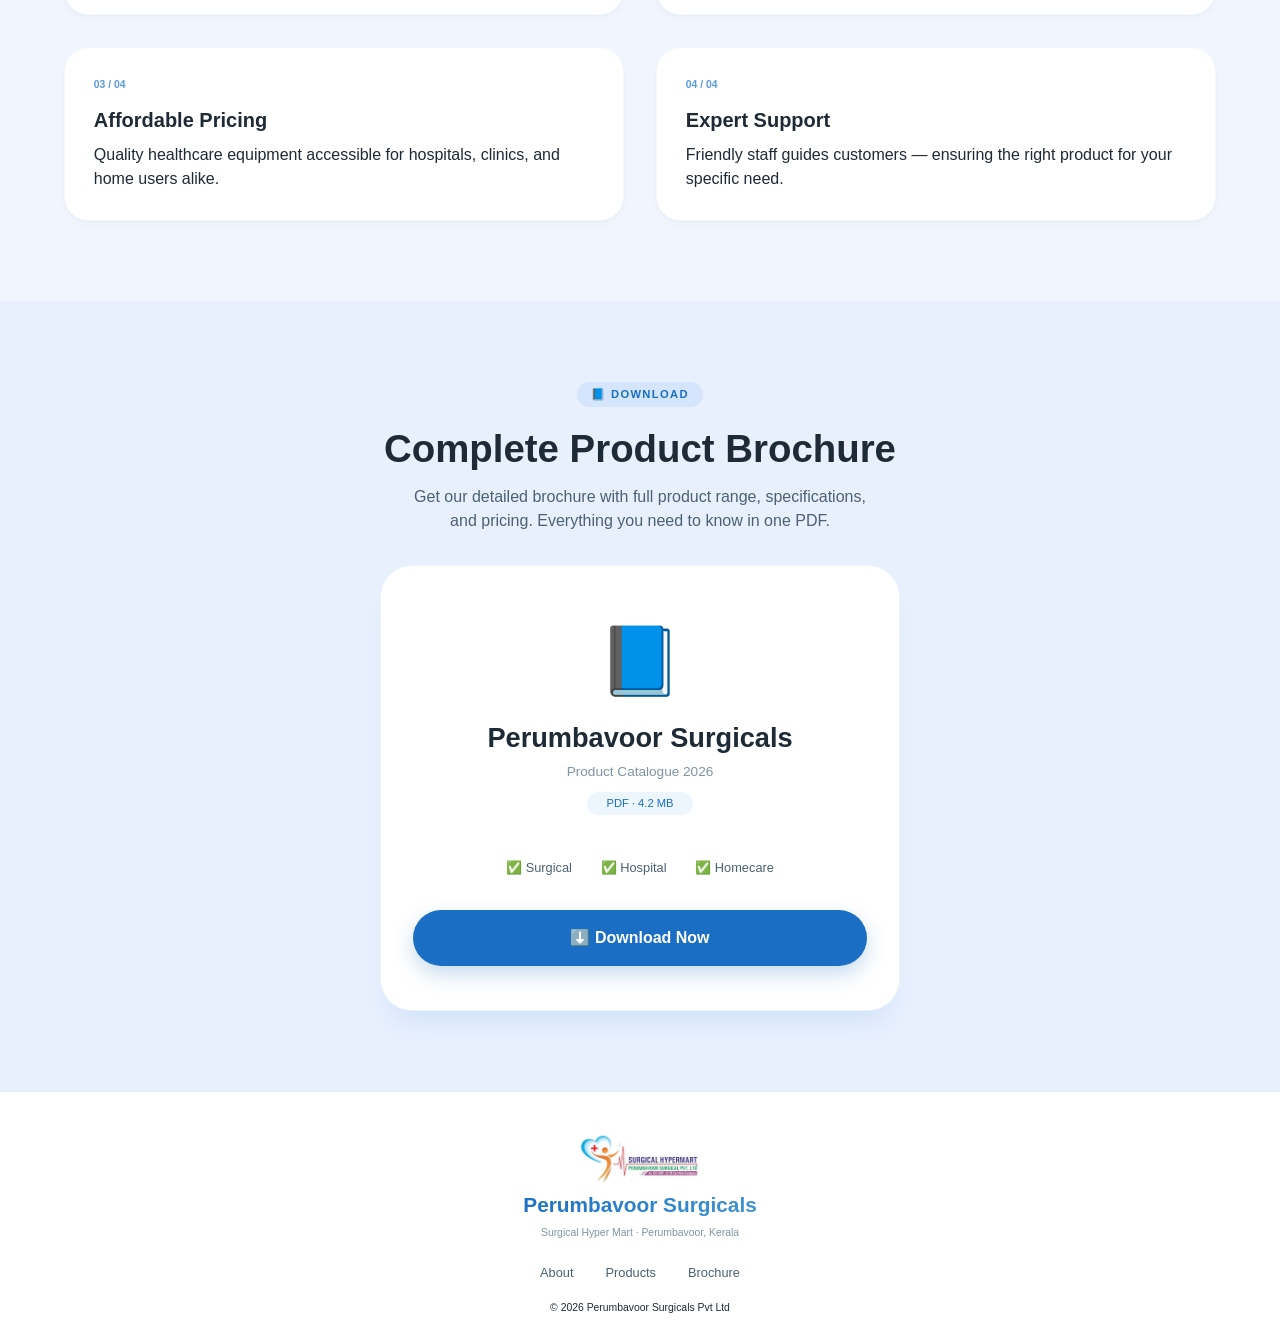
==== commit fe852829: "about image change" ====
--- a/index.html
+++ b/index.html
@@ -596,10 +596,10 @@
 }
 
 .about-img-wrap img {
-  display: block;   /* Fixes bottom gap */
-  width: 100%;
-  aspect-ratio: 4/3;
-  object-fit: cover;
+    width: 100%;
+  height: 100%;
+  object-fit: cover;  /* Fills the box, crops if needed */
+  display: block;
 }
     .about-cert {
       display: flex;
@@ -939,7 +939,7 @@
 <section class="about-section" id="about">
   <div class="about-inner">
     <div class="about-visual reveal">
-      <div class="about-img-wrap"><img src="https://images.unsplash.com/photo-1516549655169-df83a0774514?w=700&q=80" alt="Medical Equipment" loading="lazy"></div>
+      <div class="about-img-wrap"><img src="/assets/logo/hero.jpeg" alt="Medical Equipment" loading="lazy"></div>
     </div>
     <div class="about-text reveal">
       <div class="section-label">About Us</div>
